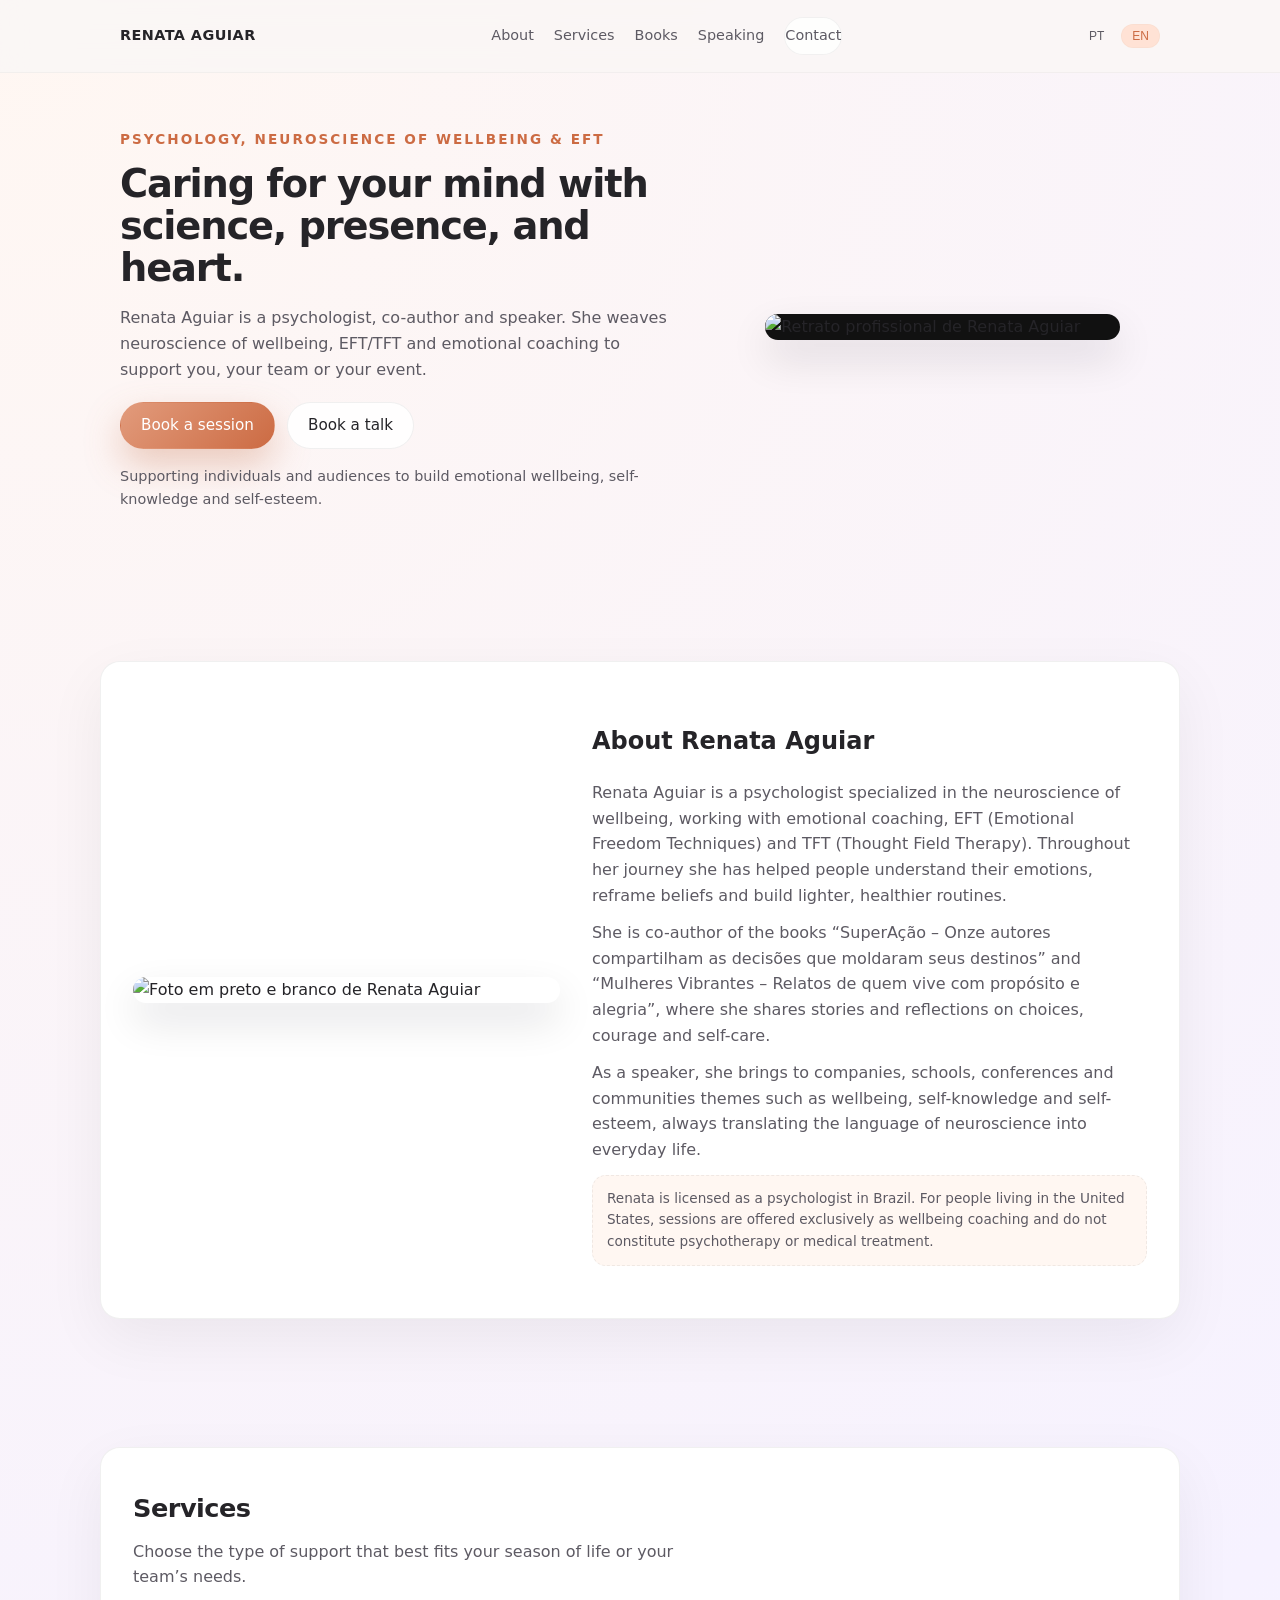
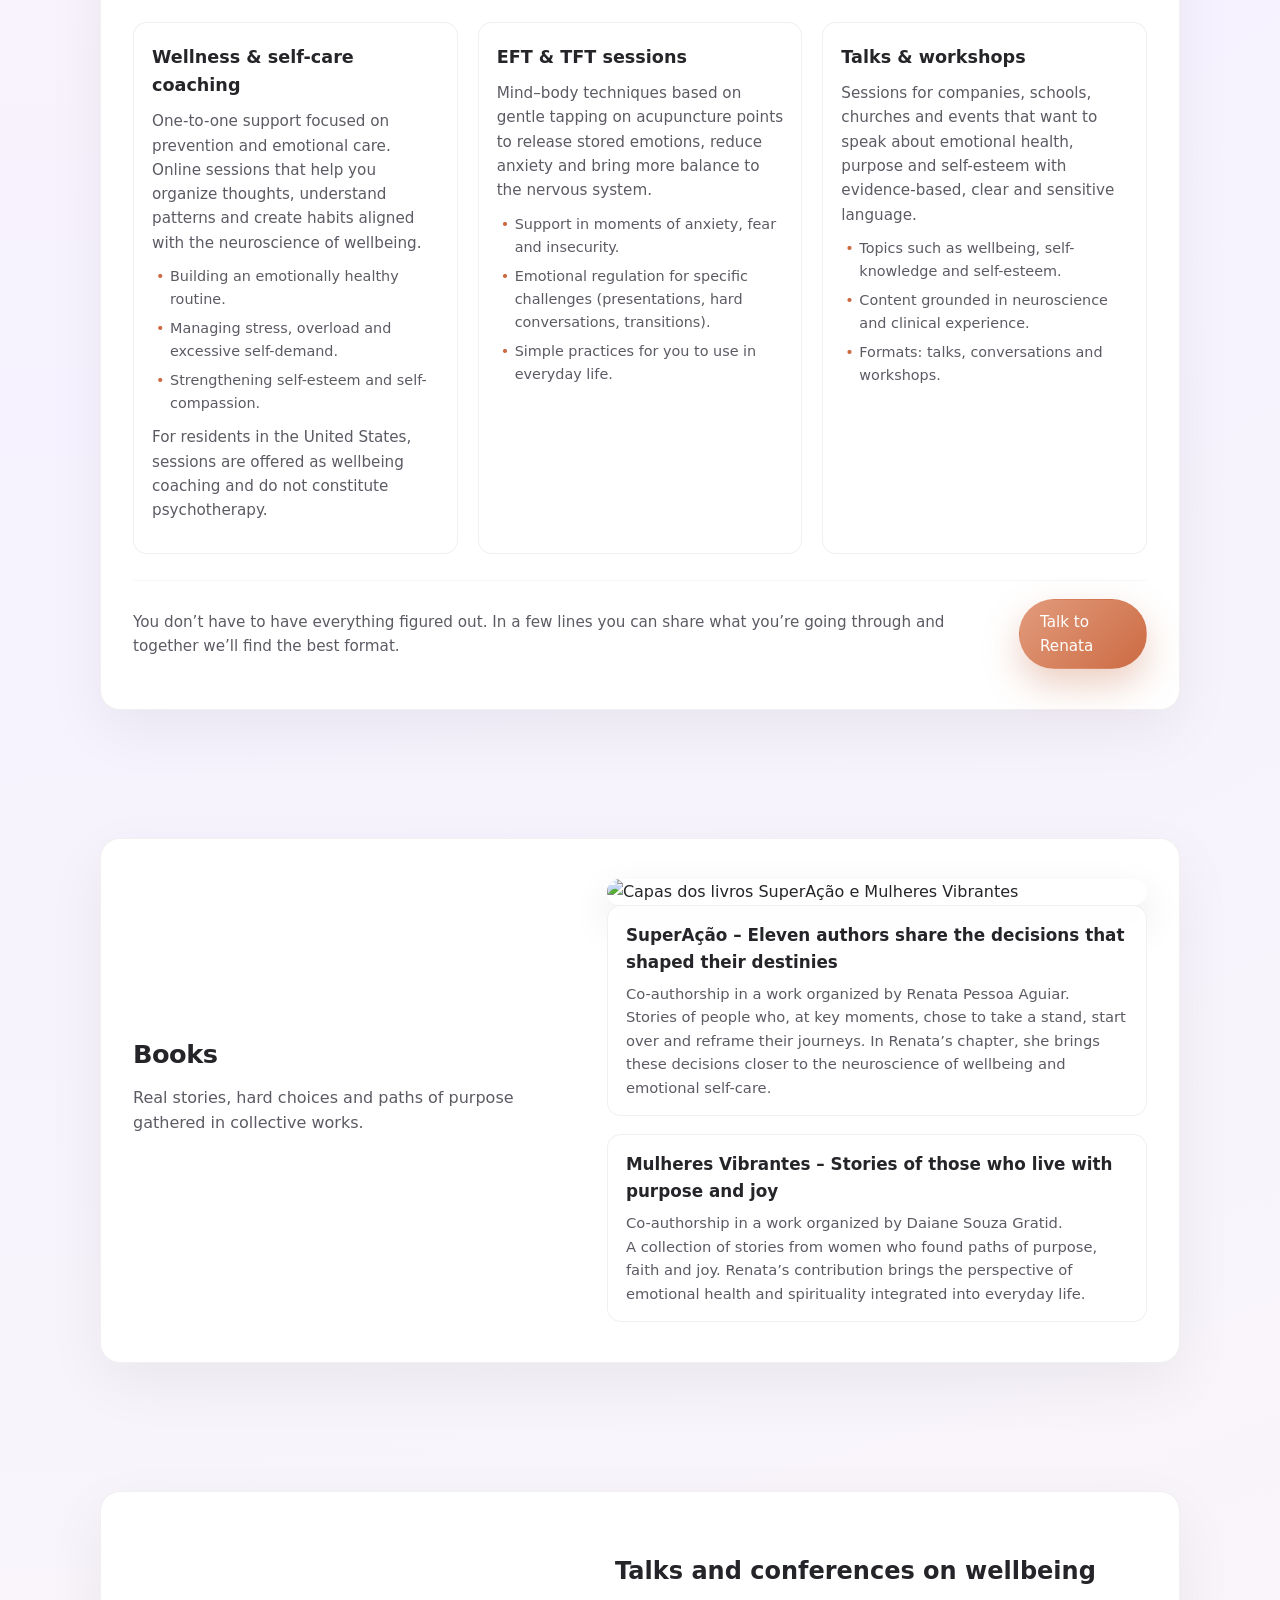
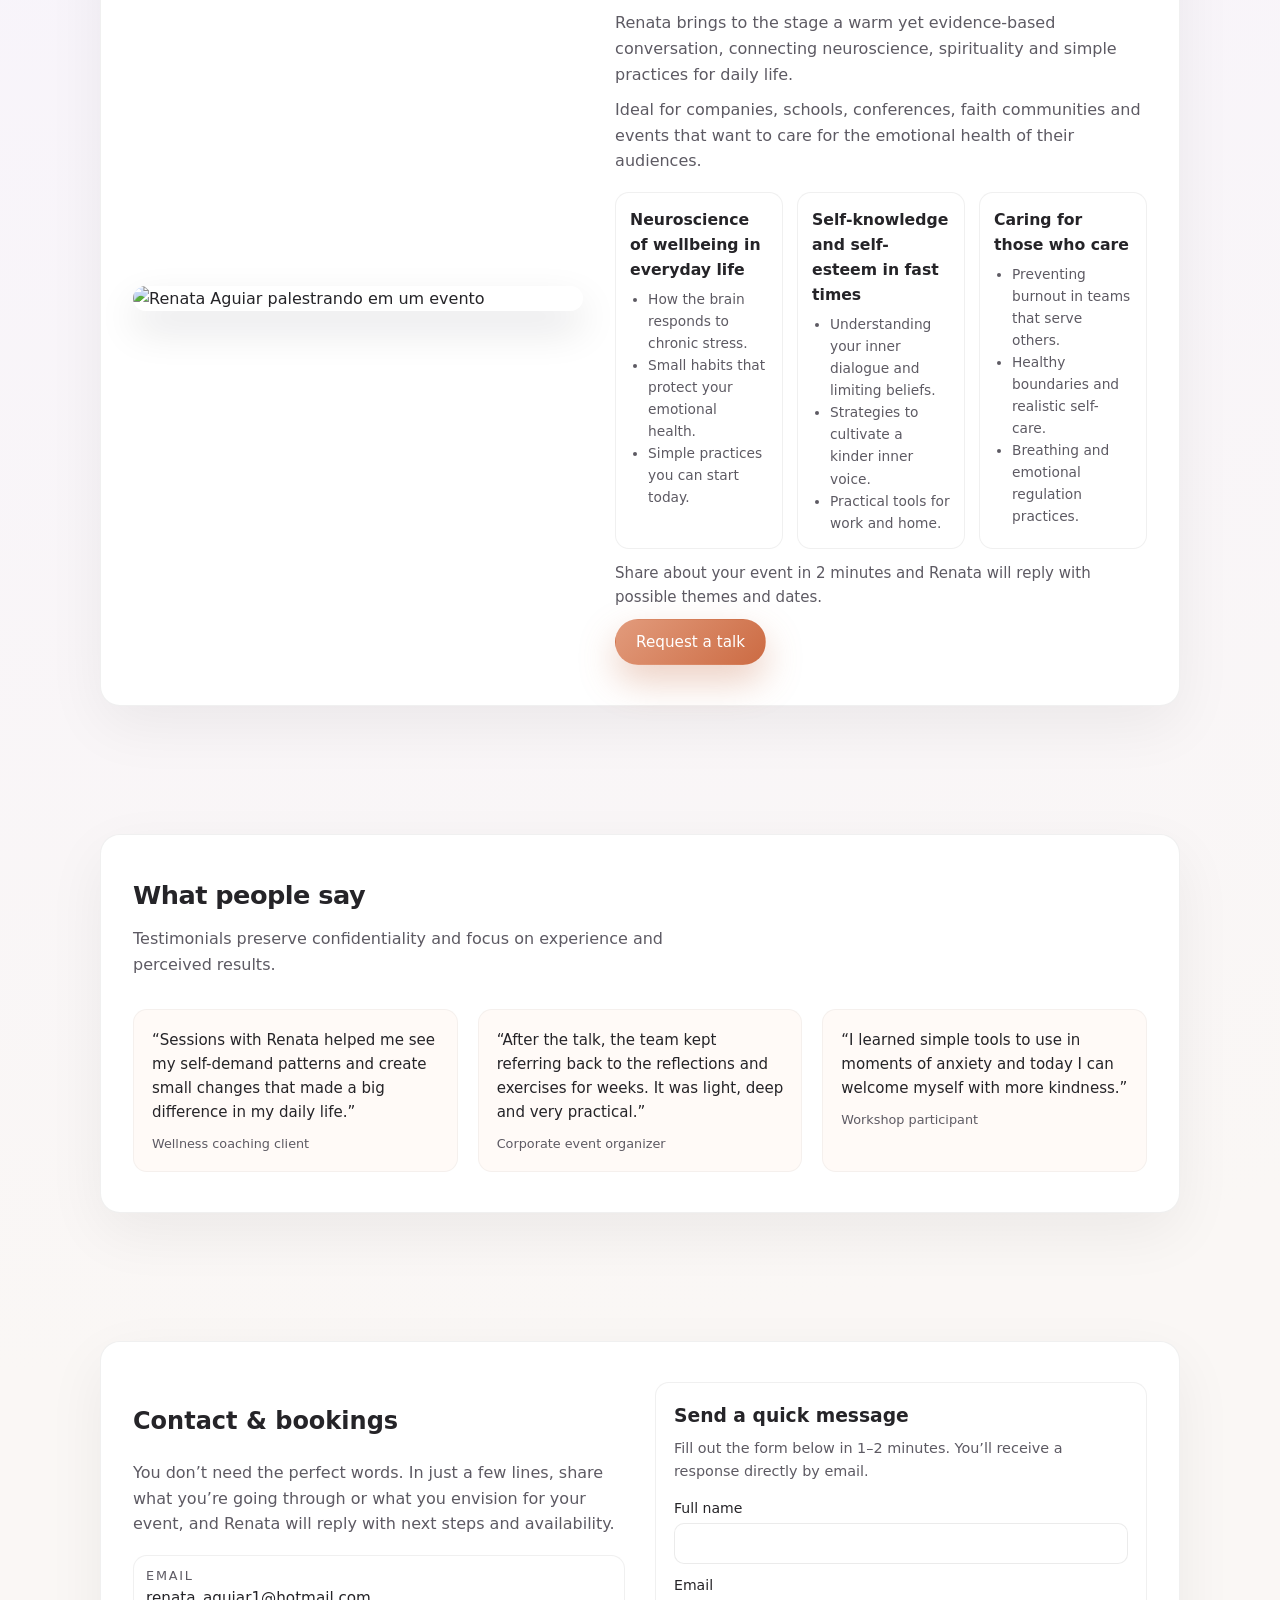
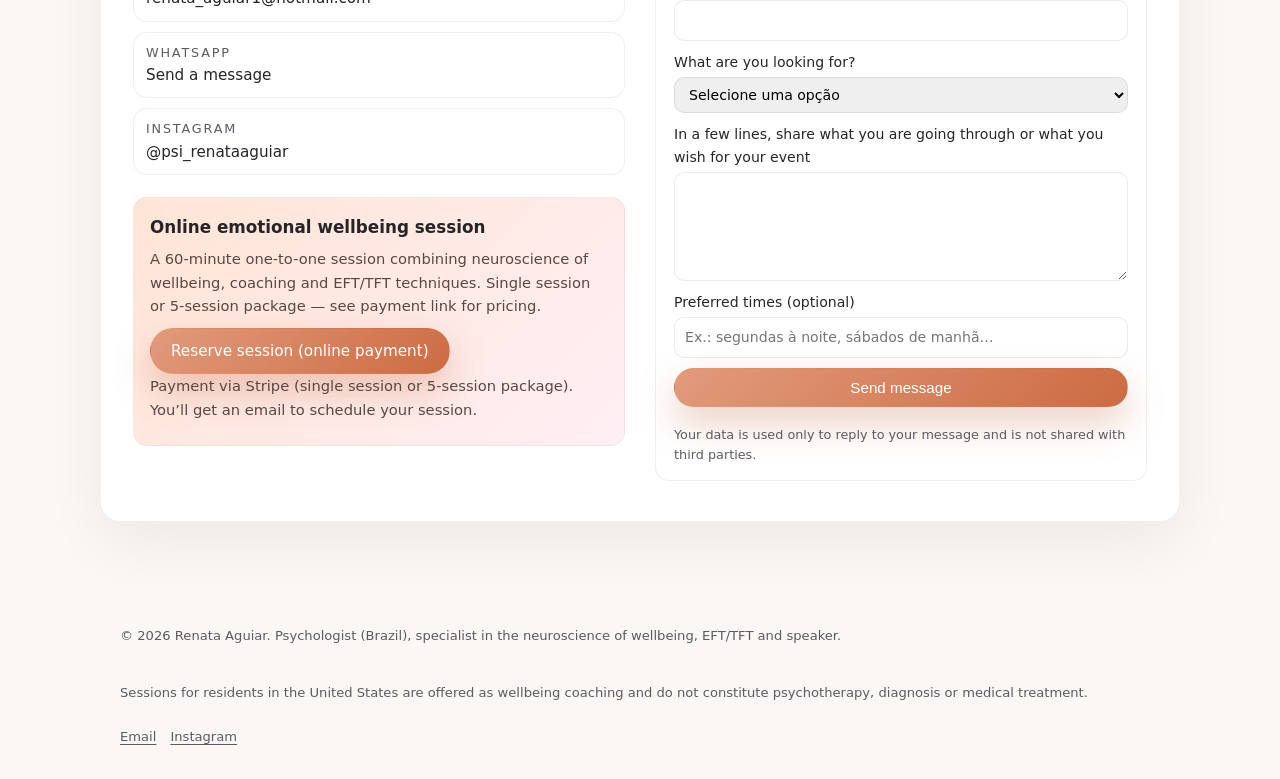
==== index.html @ e87108d3 "Add Renata Aguiar professional site: bilingual PT/EN, services, books, speaking, contact & Stripe/Fo" ====
<!DOCTYPE html>
<html lang="pt">
  <head>
    <meta charset="UTF-8" />
    <meta name="viewport" content="width=device-width, initial-scale=1" />
    <title>Renata Aguiar – Neurociência do Bem-Estar, EFT & Palestras</title>
    <meta
      name="description"
      content="Renata Aguiar é psicóloga com foco em neurociência do bem-estar, EFT/TFT e palestras sobre saúde emocional, autoconhecimento e autoestima."
    />
    <link rel="stylesheet" href="styles.css" />
  </head>
  <body>
    <header class="site-header">
      <div class="container header-inner">
        <a href="#hero" class="logo">Renata&nbsp;Aguiar</a>
        <nav class="main-nav" aria-label="Main navigation">
          <a href="#about" data-i18n-key="nav-about">Sobre</a>
          <a href="#services" data-i18n-key="nav-services">Serviços</a>
          <a href="#books" data-i18n-key="nav-books">Livros</a>
          <a href="#speaking" data-i18n-key="nav-speaking">Palestras</a>
          <a href="#contact" data-i18n-key="nav-contact" class="nav-cta"
            >Contato</a
          >
        </nav>
        <div class="header-actions">
          <button
            class="lang-toggle"
            type="button"
            data-lang="pt"
            aria-label="Mudar idioma para English"
          >
            PT
          </button>
          <button
            class="lang-toggle"
            type="button"
            data-lang="en"
            aria-label="Switch language to Portuguese"
          >
            EN
          </button>
        </div>
      </div>
    </header>

    <main>
      <!-- Hero -->
      <section id="hero" class="hero">
        <div class="container hero-inner">
          <div class="hero-copy">
            <p class="hero-kicker" data-i18n-key="hero-kicker">
              Psicologia, neurociência do bem-estar & EFT
            </p>
            <h1 data-i18n-key="hero-title">
              Cuidando da sua mente com ciência, presença e coração.
            </h1>
            <p class="hero-subtitle" data-i18n-key="hero-subtitle">
              Renata Aguiar é psicóloga, coautora de livros e palestrante.
              Une neurociência do bem-estar, EFT/TFT e coaching emocional para
              apoiar você, sua equipe ou o seu evento.
            </p>
            <div class="hero-ctas">
              <a
                href="#contact"
                class="btn primary"
                data-i18n-key="hero-primary-cta"
                >Agendar sessão</a
              >
              <a
                href="#speaking"
                class="btn ghost"
                data-i18n-key="hero-secondary-cta"
                >Contratar palestra</a
              >
            </div>
            <p class="hero-social-proof" data-i18n-key="hero-proof">
              Acompanhando pessoas e públicos na construção de bem-estar
              emocional, autoconhecimento e autoestima.
            </p>
          </div>
          <div class="hero-media">
            <figure class="hero-photo">
              <img
                src="assets/WhatsApp_Image_2026-03-11_at_12.14.22-6a00f18c-7a0d-4046-a2a8-50d337fda19d.png"
                alt="Retrato profissional de Renata Aguiar"
              />
            </figure>
          </div>
        </div>
      </section>

      <!-- About -->
      <section id="about" class="section about">
        <div class="container section-inner about-inner">
          <div class="about-media">
            <figure>
              <img
                src="assets/WhatsApp_Image_2026-03-11_at_12.11.25-fd3f0747-0765-4c3a-9956-cd3a38ffa7a9.png"
                alt="Foto em preto e branco de Renata Aguiar"
              />
            </figure>
          </div>
          <div class="about-copy">
            <h2 data-i18n-key="about-title">Sobre Renata Aguiar</h2>
            <p data-i18n-key="about-body-1">
              Renata Aguiar é psicóloga com especialização em neurociência do
              bem-estar e atuação em coaching emocional, EFT (Emotional Freedom
              Techniques) e TFT (Thought Field Therapy). Ao longo da sua
              trajetória, tem ajudado pessoas a compreenderem suas emoções,
              ressignificarem crenças e construírem rotinas mais leves e
              saudáveis.
            </p>
            <p data-i18n-key="about-body-2">
              É coautora dos livros <strong>“SuperAção – Onze autores
              compartilham as decisões que moldaram seus destinos”</strong> e
              <strong>“Mulheres Vibrantes – Relatos de quem vive com propósito
              e alegria”</strong>, onde compartilha histórias e reflexões sobre
              escolhas, coragem e autocuidado.
            </p>
            <p data-i18n-key="about-body-3">
              Como palestrante, leva para empresas, escolas, conferências e
              comunidades temas como bem-estar, autoconhecimento e autoestima,
              sempre traduzindo a linguagem da neurociência para o dia a dia.
            </p>
            <p class="about-disclaimer" data-i18n-key="about-disclaimer">
              Renata está registrada como psicóloga no Brasil. Para pessoas
              residentes nos Estados Unidos, os atendimentos são oferecidos
              exclusivamente como coaching e orientação em bem-estar, e não se
              configuram como psicoterapia ou tratamento médico.
            </p>
          </div>
        </div>
      </section>

      <!-- Services -->
      <section id="services" class="section services">
        <div class="container section-inner">
          <header class="section-header">
            <h2 data-i18n-key="services-title">Serviços</h2>
            <p data-i18n-key="services-intro">
              Escolha a forma de apoio que melhor se encaixa na sua fase de
              vida ou na necessidade da sua equipe.
            </p>
          </header>

          <div class="cards-grid">
            <article class="card">
              <h3 data-i18n-key="service-coaching-title">
                Coaching em bem-estar &amp; autocuidado
              </h3>
              <p data-i18n-key="service-coaching-body">
                Acompanhamento individual focado em prevenção e cuidado
                emocional. Sessões online que ajudam você a organizar pensamentos,
                compreender padrões e criar hábitos alinhados à neurociência do
                bem-estar.
              </p>
              <ul class="card-list">
                <li data-i18n-key="service-coaching-item-1">
                  Construção de rotina emocionalmente saudável.
                </li>
                <li data-i18n-key="service-coaching-item-2">
                  Manejo de estresse, sobrecarga e autocobrança.
                </li>
                <li data-i18n-key="service-coaching-item-3">
                  Fortalecimento de autoestima e autocompaixão.
                </li>
              </ul>
              <p class="card-note" data-i18n-key="service-coaching-note">
                Para residentes nos EUA, as sessões são oferecidas como
                <strong>coaching em bem-estar</strong>, não como psicoterapia.
              </p>
            </article>

            <article class="card">
              <h3 data-i18n-key="service-eft-title">
                Sessões de EFT &amp; TFT
              </h3>
              <p data-i18n-key="service-eft-body">
                Técnicas mente–corpo baseadas em toques suaves em pontos de
                acupuntura (tapping) para liberar emoções acumuladas, reduzir
                ansiedade e trazer mais equilíbrio ao sistema nervoso.
              </p>
              <ul class="card-list">
                <li data-i18n-key="service-eft-item-1">
                  Apoio em momentos de ansiedade, medo e insegurança.
                </li>
                <li data-i18n-key="service-eft-item-2">
                  Regulagem emocional para desafios específicos (apresentações,
                  conversas difíceis, mudanças).
                </li>
                <li data-i18n-key="service-eft-item-3">
                  Práticas simples para você aplicar no dia a dia.
                </li>
              </ul>
            </article>

            <article class="card">
              <h3 data-i18n-key="service-speaking-title">
                Palestras &amp; workshops
              </h3>
              <p data-i18n-key="service-speaking-body">
                Encontros para empresas, escolas, igrejas e eventos que
                desejam conversar sobre saúde emocional, propósito e autoestima
                com base em evidências, linguagem clara e sensibilidade humana.
              </p>
              <ul class="card-list">
                <li data-i18n-key="service-speaking-item-1">
                  Temas como bem-estar, autoconhecimento e autoestima.
                </li>
                <li data-i18n-key="service-speaking-item-2">
                  Conteúdo baseado em neurociência e experiência clínica.
                </li>
                <li data-i18n-key="service-speaking-item-3">
                  Formatos: palestras, rodas de conversa e workshops.
                </li>
              </ul>
            </article>
          </div>

          <div class="section-cta-row">
            <p data-i18n-key="services-cta-text">
              Não precisa ter tudo claro agora. Em poucas linhas você pode
              contar o que está vivendo e juntos encontraremos o formato ideal.
            </p>
            <a
              href="#contact"
              class="btn primary"
              data-i18n-key="services-cta-button"
              >Falar com a Renata</a
            >
          </div>
        </div>
      </section>

      <!-- Books -->
      <section id="books" class="section books">
        <div class="container section-inner books-inner">
          <header class="section-header">
            <h2 data-i18n-key="books-title">Livros</h2>
            <p data-i18n-key="books-intro">
              Histórias reais, escolhas difíceis e caminhos de propósito,
              reunidos em obras coletivas.
            </p>
          </header>

          <div class="books-layout">
            <div class="books-media">
              <figure>
                <img
                  src="assets/WhatsApp_Image_2026-03-11_at_12.14.19-55b8c52e-29c3-406a-a96c-57f477dc82d0.png"
                  alt="Capas dos livros SuperAção e Mulheres Vibrantes"
                />
              </figure>
            </div>
            <div class="books-list">
              <article class="book-card">
                <h3 data-i18n-key="book-superacao-title">
                  SuperAção – Onze autores compartilham as decisões que
                  moldaram seus destinos
                </h3>
                <p class="book-meta" data-i18n-key="book-superacao-meta">
                  Coautoria em obra organizada por Renata Pessoa Aguiar.
                </p>
                <p data-i18n-key="book-superacao-body">
                  Histórias de pessoas que, em momentos-chave, escolheram se
                  posicionar, recomeçar e ressignificar suas trajetórias. No
                  capítulo de Renata, ela aproxima essas decisões da
                  neurociência do bem-estar e do autocuidado emocional.
                </p>
              </article>

              <article class="book-card">
                <h3 data-i18n-key="book-mulheres-title">
                  Mulheres Vibrantes – Relatos de quem vive com propósito e
                  alegria
                </h3>
                <p class="book-meta" data-i18n-key="book-mulheres-meta">
                  Coautoria em obra organizada por Daiane Souza Gratid.
                </p>
                <p data-i18n-key="book-mulheres-body">
                  Uma coletânea de relatos de mulheres que encontraram caminhos
                  de propósito, fé e alegria. A participação de Renata traz a
                  perspectiva da saúde emocional e da espiritualidade integrada
                  ao dia a dia.
                </p>
              </article>
            </div>
          </div>
        </div>
      </section>

      <!-- Speaking -->
      <section id="speaking" class="section speaking">
        <div class="container section-inner speaking-inner">
          <div class="speaking-media">
            <figure>
              <img
                src="assets/WhatsApp_Image_2026-03-11_at_12.14.19__1_-7b561f25-86e2-442b-b9af-0f37d690d7cc.png"
                alt="Renata Aguiar palestrando em um evento"
              />
            </figure>
          </div>
          <div class="speaking-copy">
            <h2 data-i18n-key="speaking-title">
              Palestras e conferências sobre bem-estar
            </h2>
            <p data-i18n-key="speaking-body-1">
              Renata leva para o palco uma conversa acolhedora e ao mesmo tempo
              baseada em evidências, conectando neurociência, espiritualidade e
              práticas simples para o dia a dia.
            </p>
            <p data-i18n-key="speaking-body-2">
              Ideal para empresas, escolas, conferências, comunidades de fé e
              eventos que desejam cuidar da saúde emocional de seus públicos.
            </p>

            <div class="talks-grid">
              <article class="talk-card">
                <h3 data-i18n-key="talk-1-title">
                  Neurociência do bem-estar no dia a dia
                </h3>
                <ul>
                  <li data-i18n-key="talk-1-item-1">
                    Como o cérebro reage ao estresse crônico.
                  </li>
                  <li data-i18n-key="talk-1-item-2">
                    Pequenos hábitos que protegem sua saúde emocional.
                  </li>
                  <li data-i18n-key="talk-1-item-3">
                    Práticas simples para começar ainda hoje.
                  </li>
                </ul>
              </article>

              <article class="talk-card">
                <h3 data-i18n-key="talk-2-title">
                  Autoconhecimento e autoestima em tempos acelerados
                </h3>
                <ul>
                  <li data-i18n-key="talk-2-item-1">
                    Entendendo o diálogo interno e as crenças limitantes.
                  </li>
                  <li data-i18n-key="talk-2-item-2">
                    Estratégias para cultivar uma voz interna mais gentil.
                  </li>
                  <li data-i18n-key="talk-2-item-3">
                    Ferramentas práticas para o trabalho e para casa.
                  </li>
                </ul>
              </article>

              <article class="talk-card">
                <h3 data-i18n-key="talk-3-title">
                  Cuidando de quem cuida
                </h3>
                <ul>
                  <li data-i18n-key="talk-3-item-1">
                    Prevenção de esgotamento em equipes que servem.
                  </li>
                  <li data-i18n-key="talk-3-item-2">
                    Limites saudáveis e autocuidado possível.
                  </li>
                  <li data-i18n-key="talk-3-item-3">
                    Práticas de respiro e regulação emocional.
                  </li>
                </ul>
              </article>
            </div>

            <p class="speaking-prompt" data-i18n-key="speaking-prompt">
              Conte sobre o seu evento em 2 minutos e Renata responde com
              possibilidades de tema e datas.
            </p>
            <a
              href="#contact"
              class="btn primary"
              data-i18n-key="speaking-cta"
              >Solicitar palestra</a
            >
          </div>
        </div>
      </section>

      <!-- Testimonials -->
      <section id="testimonials" class="section testimonials">
        <div class="container section-inner">
          <header class="section-header">
            <h2 data-i18n-key="testimonials-title">
              O que dizem sobre o trabalho
            </h2>
            <p data-i18n-key="testimonials-intro">
              Depoimentos preservam a confidencialidade e focam na experiência
              e nos resultados percebidos.
            </p>
          </header>

          <div class="cards-grid testimonials-grid">
            <figure class="testimonial">
              <blockquote data-i18n-key="testimonial-1">
                “As sessões com a Renata me ajudaram a enxergar meus padrões de
                autocobrança e a criar pequenas mudanças que fizeram muita
                diferença no meu dia a dia.”
              </blockquote>
              <figcaption data-i18n-key="testimonial-1-meta">
                Cliente de coaching em bem-estar
              </figcaption>
            </figure>

            <figure class="testimonial">
              <blockquote data-i18n-key="testimonial-2">
                “Depois da palestra, a equipe comentou por semanas sobre as
                reflexões e exercícios. Foi leve, profundo e muito prático.”
              </blockquote>
              <figcaption data-i18n-key="testimonial-2-meta">
                Organizadora de evento corporativo
              </figcaption>
            </figure>

            <figure class="testimonial">
              <blockquote data-i18n-key="testimonial-3">
                “Aprendi ferramentas simples para usar em momentos de ansiedade
                e hoje consigo me acolher com mais gentileza.”
              </blockquote>
              <figcaption data-i18n-key="testimonial-3-meta">
                Participante de workshop sobre autoestima
              </figcaption>
            </figure>
          </div>
        </div>
      </section>

      <!-- Contact & Booking -->
      <section id="contact" class="section contact">
        <div class="container section-inner contact-inner">
          <div class="contact-copy">
            <h2 data-i18n-key="contact-title">Contato &amp; agendamentos</h2>
            <p data-i18n-key="contact-body-1">
              Você não precisa ter o texto perfeito para escrever. Em poucas
              linhas, conte o que está vivendo ou o que deseja para o seu
              evento, e Renata responde com próximos passos e possibilidades de
              agenda.
            </p>

            <div class="contact-actions">
              <a
                href="mailto:renata_aguiar1@hotmail.com?subject=Sess%C3%A3o%20com%20Renata&body=Ol%C3%A1%20Renata%2C%0D%0A%0D%0AGostaria%20de%20agendar%20uma%20sess%C3%A3o.%20Meu%20nome%20%C3%A9...%0D%0A%0D%0AObrigada(o)!"
                class="contact-link"
              >
                <span class="contact-label" data-i18n-key="contact-email-label"
                  >E-mail</span
                >
                <span
                  class="contact-value"
                  data-i18n-key="contact-email-value"
                  >renata_aguiar1@hotmail.com</span
                >
              </a>

              <a
                href="https://wa.me/5534996864215"
                class="contact-link"
                target="_blank"
                rel="noopener noreferrer"
              >
                <span
                  class="contact-label"
                  data-i18n-key="contact-whatsapp-label"
                  >WhatsApp</span
                >
                <span
                  class="contact-value"
                  data-i18n-key="contact-whatsapp-value"
                  >Enviar mensagem</span
                >
              </a>

              <a
                href="https://www.instagram.com/psi_renataaguiar/"
                class="contact-link"
                target="_blank"
                rel="noopener noreferrer"
              >
                <span
                  class="contact-label"
                  data-i18n-key="contact-instagram-label"
                  >Instagram</span
                >
                <span
                  class="contact-value"
                  data-i18n-key="contact-instagram-value"
                  >@psi_renataaguiar</span
                >
              </a>
            </div>

            <div class="highlight-offer">
              <h3 data-i18n-key="offer-title">
                Sessão online de bem-estar emocional
              </h3>
              <p data-i18n-key="offer-body">
                Encontro individual de 60 minutos combinando neurociência do
                bem-estar, coaching e técnicas de EFT/TFT. 1 sessão ou pacote de
                5 sessões — valores no link de pagamento.
              </p>
              <a
                href="https://buy.stripe.com/dRmfZi5MAdVjbm4axg6c00x"
                class="btn primary"
                target="_blank"
                rel="noopener noreferrer"
                data-i18n-key="offer-cta"
                >Reservar sessão (pagamento online)</a
              >
              <p class="offer-note" data-i18n-key="offer-note">
                Pagamento via Stripe (1 sessão ou pacote 5 sessões). Após
                confirmar, você recebe um e-mail para combinar o horário.
              </p>
            </div>
          </div>

          <div class="contact-form-wrapper">
            <h3 data-i18n-key="form-title">Envie uma mensagem rápida</h3>
            <p class="form-intro" data-i18n-key="form-intro">
              Preencha o formulário abaixo em 1–2 minutos. Você receberá uma
              resposta diretamente por e-mail.
            </p>
            <form
              action="https://formspree.io/f/mwvrobwb"
              method="POST"
              class="contact-form"
            >
              <label>
                <span data-i18n-key="form-name-label">Nome completo</span>
                <input
                  type="text"
                  name="name"
                  required
                  autocomplete="name"
                />
              </label>
              <label>
                <span data-i18n-key="form-email-label">E-mail</span>
                <input
                  type="email"
                  name="email"
                  required
                  autocomplete="email"
                />
              </label>
              <label>
                <span data-i18n-key="form-topic-label"
                  >O que você procura?</span
                >
                <select name="topic" required>
                  <option value="" disabled selected hidden>
                    Selecione uma opção
                  </option>
                  <option value="coaching">
                    Coaching em bem-estar / acompanhamento individual
                  </option>
                  <option value="eft-tft">Sessões de EFT/TFT</option>
                  <option value="speaking">Palestra ou workshop</option>
                  <option value="other">Outro</option>
                </select>
              </label>
              <label>
                <span data-i18n-key="form-message-label"
                  >Conte em poucas linhas o que você está vivendo ou o que
                  deseja para o seu evento</span
                >
                <textarea
                  name="message"
                  rows="4"
                  required
                ></textarea>
              </label>
              <label>
                <span data-i18n-key="form-preferred-times-label"
                  >Horários preferidos (opcional)</span
                >
                <input
                  type="text"
                  name="preferred_times"
                  placeholder="Ex.: segundas à noite, sábados de manhã…"
                />
              </label>

              <button type="submit" class="btn primary" data-i18n-key="form-submit">
                Enviar mensagem
              </button>
              <p class="form-footnote" data-i18n-key="form-footnote">
                Seus dados são usados apenas para retorno de contato e não são
                compartilhados com terceiros.
              </p>
            </form>
          </div>
        </div>
      </section>
    </main>

    <footer class="site-footer">
      <div class="container footer-inner">
        <p data-i18n-key="footer-credits">
          © <span id="current-year"></span> Renata Aguiar. Psicóloga (Brasil),
          especialista em neurociência do bem-estar, EFT/TFT e palestrante.
        </p>
        <p class="footer-disclaimer" data-i18n-key="footer-disclaimer">
          Atendimentos para residentes nos Estados Unidos são oferecidos como
          coaching em bem-estar e não configuram psicoterapia, diagnóstico ou
          tratamento médico.
        </p>
        <div class="footer-links">
          <a
            href="mailto:renata_aguiar1@hotmail.com"
            data-i18n-key="footer-email-link"
            >E-mail</a
          >
          <a
            href="https://www.instagram.com/psi_renataaguiar/"
            target="_blank"
            rel="noopener noreferrer"
            >Instagram</a
          >
        </div>
      </div>
    </footer>

    <script src="main.js"></script>
  </body>
</html>
---- styles.css ----
:root {
  --bg: #faf7f5;
  --bg-alt: #ffffff;
  --accent: #e29b7c;
  --accent-soft: #ffe2d5;
  --accent-strong: #cc6b43;
  --text-main: #252428;
  --text-muted: #5d5a63;
  --border-subtle: rgba(0, 0, 0, 0.06);
  --shadow-soft: 0 18px 40px rgba(15, 14, 23, 0.12);
  --radius-lg: 20px;
  --radius-md: 14px;
  --radius-pill: 999px;
  --header-height: 72px;
  --container-width: 1080px;
}

*,
*::before,
*::after {
  box-sizing: border-box;
}

html {
  scroll-behavior: smooth;
}

body {
  margin: 0;
  font-family: system-ui, -apple-system, BlinkMacSystemFont, "SF Pro Text",
    "Segoe UI", sans-serif;
  background: radial-gradient(circle at top left, #fff7f2 0, #f6f2ff 35%, #faf7f5 80%);
  color: var(--text-main);
  line-height: 1.6;
}

img {
  max-width: 100%;
  display: block;
}

a {
  color: inherit;
  text-decoration: none;
}

.container {
  width: 100%;
  max-width: var(--container-width);
  margin: 0 auto;
  padding: 0 20px;
}

.site-header {
  position: sticky;
  top: 0;
  z-index: 40;
  backdrop-filter: blur(12px);
  background: rgba(250, 247, 245, 0.9);
  border-bottom: 1px solid rgba(0, 0, 0, 0.03);
}

.header-inner {
  display: flex;
  align-items: center;
  justify-content: space-between;
  height: var(--header-height);
  gap: 24px;
}

.logo {
  font-weight: 650;
  letter-spacing: 0.03em;
  text-transform: uppercase;
  font-size: 0.9rem;
}

.main-nav {
  display: flex;
  align-items: center;
  gap: 20px;
  font-size: 0.9rem;
  color: var(--text-muted);
}

.main-nav a {
  padding: 6px 0;
  position: relative;
}

.main-nav a::after {
  content: "";
  position: absolute;
  left: 0;
  bottom: -4px;
  width: 0;
  height: 2px;
  border-radius: 999px;
  background: linear-gradient(90deg, var(--accent), var(--accent-strong));
  transition: width 0.2s ease-out;
}

.main-nav a:hover::after,
.main-nav a:focus-visible::after {
  width: 100%;
}

.nav-cta {
  padding: 6px 14px;
  border-radius: var(--radius-pill);
  border: 1px solid rgba(0, 0, 0, 0.05);
  background: rgba(255, 255, 255, 0.8);
}

.header-actions {
  display: flex;
  align-items: center;
  gap: 6px;
}

.lang-toggle {
  border-radius: var(--radius-pill);
  border: 1px solid transparent;
  background: transparent;
  font-size: 0.75rem;
  padding: 4px 10px;
  cursor: pointer;
  color: var(--text-muted);
}

.lang-toggle.is-active {
  background: var(--accent-soft);
  border-color: rgba(0, 0, 0, 0.02);
  color: var(--accent-strong);
}

.hero {
  padding: 56px 0 72px;
}

.hero-inner {
  display: grid;
  grid-template-columns: minmax(0, 1.3fr) minmax(0, 1fr);
  gap: 40px;
  align-items: center;
}

.hero-kicker {
  font-size: 0.85rem;
  letter-spacing: 0.15em;
  text-transform: uppercase;
  color: var(--accent-strong);
  font-weight: 650;
  margin: 0 0 12px;
}

.hero h1 {
  font-size: clamp(2.1rem, 3vw, 2.8rem);
  line-height: 1.1;
  letter-spacing: -0.03em;
  margin: 0 0 16px;
}

.hero-subtitle {
  margin: 0 0 20px;
  color: var(--text-muted);
  max-width: 35rem;
}

.hero-ctas {
  display: flex;
  flex-wrap: wrap;
  gap: 12px;
  margin-bottom: 16px;
}

.btn {
  display: inline-flex;
  align-items: center;
  justify-content: center;
  font-size: 0.95rem;
  padding: 10px 20px;
  border-radius: var(--radius-pill);
  border: 1px solid transparent;
  cursor: pointer;
  transition: transform 0.13s ease-out, box-shadow 0.13s ease-out,
    background 0.13s ease-out, border-color 0.13s ease-out;
  text-decoration: none;
}

.btn.primary {
  background: linear-gradient(135deg, var(--accent), var(--accent-strong));
  color: #fff;
  box-shadow: 0 16px 36px rgba(200, 118, 79, 0.35);
}

.btn.ghost {
  background: rgba(255, 255, 255, 0.9);
  color: var(--text-main);
  border-color: rgba(0, 0, 0, 0.06);
}

.btn:hover,
.btn:focus-visible {
  transform: translateY(-1px);
  box-shadow: 0 18px 40px rgba(20, 16, 30, 0.18);
}

.hero-social-proof {
  font-size: 0.9rem;
  color: var(--text-muted);
}

.hero-photo {
  border-radius: 26px;
  overflow: hidden;
  box-shadow: var(--shadow-soft);
  background: #111;
}

.hero-photo img {
  width: 100%;
  height: 100%;
  object-fit: cover;
}

.section {
  padding: 64px 0;
}

.section-inner {
  background: var(--bg-alt);
  border-radius: var(--radius-lg);
  padding: 40px 32px;
  box-shadow: 0 20px 60px rgba(15, 13, 25, 0.06);
  border: 1px solid var(--border-subtle);
}

.section-header {
  max-width: 36rem;
  margin-bottom: 32px;
}

.section-header h2 {
  margin: 0 0 10px;
  font-size: 1.6rem;
  letter-spacing: -0.02em;
}

.section-header p {
  margin: 0;
  color: var(--text-muted);
}

.about-inner {
  display: grid;
  grid-template-columns: minmax(0, 1fr) minmax(0, 1.3fr);
  gap: 32px;
  align-items: center;
}

.about-media figure {
  margin: 0;
  border-radius: 22px;
  overflow: hidden;
  box-shadow: var(--shadow-soft);
}

.about-copy p {
  margin: 0 0 12px;
  color: var(--text-muted);
}

.about-disclaimer {
  margin-top: 18px;
  font-size: 0.85rem;
  color: var(--text-muted);
  padding: 12px 14px;
  border-radius: var(--radius-md);
  background: #fff7f2;
  border: 1px dashed rgba(0, 0, 0, 0.06);
}

.cards-grid {
  display: grid;
  grid-template-columns: repeat(3, minmax(0, 1fr));
  gap: 20px;
}

.card {
  padding: 20px 18px;
  border-radius: var(--radius-md);
  background: #ffffff;
  border: 1px solid var(--border-subtle);
}

.card h3 {
  margin: 0 0 10px;
  font-size: 1.1rem;
}

.card p {
  margin: 0 0 10px;
  font-size: 0.95rem;
  color: var(--text-muted);
}

.card-list {
  list-style: none;
  padding: 0;
  margin: 0 0 10px;
  font-size: 0.9rem;
  color: var(--text-muted);
}

.card-list li {
  padding-left: 18px;
  position: relative;
  margin-bottom: 6px;
}

.card-list li::before {
  content: "•";
  position: absolute;
  left: 4px;
  color: var(--accent-strong);
}

.card-note {
  font-size: 0.8rem;
}

.section-cta-row {
  margin-top: 26px;
  padding-top: 18px;
  border-top: 1px solid rgba(0, 0, 0, 0.03);
  display: flex;
  align-items: center;
  justify-content: space-between;
  gap: 18px;
  font-size: 0.95rem;
}

.section-cta-row p {
  margin: 0;
  color: var(--text-muted);
}

.books-inner {
  display: grid;
  grid-template-columns: minmax(0, 0.9fr) minmax(0, 1.1fr);
  gap: 32px;
  align-items: center;
}

.books-media figure {
  margin: 0;
  border-radius: var(--radius-lg);
  overflow: hidden;
  box-shadow: var(--shadow-soft);
}

.books-list {
  display: flex;
  flex-direction: column;
  gap: 18px;
}

.book-card {
  padding: 16px 18px;
  border-radius: var(--radius-md);
  border: 1px solid var(--border-subtle);
  background: rgba(255, 255, 255, 0.9);
}

.book-card h3 {
  margin: 0 0 6px;
  font-size: 1.05rem;
}

.book-meta {
  margin: 0 0 8px;
  font-size: 0.85rem;
  color: var(--accent-strong);
}

.book-card p {
  margin: 0;
  font-size: 0.92rem;
  color: var(--text-muted);
}

.speaking-inner {
  display: grid;
  grid-template-columns: minmax(0, 1.1fr) minmax(0, 1.3fr);
  gap: 32px;
  align-items: center;
}

.speaking-media figure {
  margin: 0;
  border-radius: var(--radius-lg);
  overflow: hidden;
  box-shadow: var(--shadow-soft);
}

.speaking-copy p {
  margin: 0 0 10px;
  color: var(--text-muted);
}

.talks-grid {
  display: grid;
  grid-template-columns: repeat(3, minmax(0, 1fr));
  gap: 14px;
  margin: 18px 0 12px;
}

.talk-card {
  padding: 14px 14px;
  border-radius: var(--radius-md);
  border: 1px solid var(--border-subtle);
  background: #ffffff;
}

.talk-card h3 {
  margin: 0 0 6px;
  font-size: 0.98rem;
}

.talk-card ul {
  margin: 0;
  padding-left: 18px;
  font-size: 0.86rem;
  color: var(--text-muted);
}

.speaking-prompt {
  margin-top: 8px;
  font-size: 0.94rem;
  color: var(--text-muted);
}

.testimonials-grid {
  grid-template-columns: repeat(3, minmax(0, 1fr));
}

.testimonial {
  margin: 0;
  padding: 18px 18px 16px;
  border-radius: var(--radius-md);
  background: #fffaf7;
  border: 1px solid rgba(0, 0, 0, 0.04);
}

.testimonial blockquote {
  margin: 0 0 10px;
  font-size: 0.94rem;
}

.testimonial figcaption {
  font-size: 0.8rem;
  color: var(--text-muted);
}

.contact-inner {
  display: grid;
  grid-template-columns: minmax(0, 1.1fr) minmax(0, 1.1fr);
  gap: 30px;
  align-items: flex-start;
}

.contact-copy p {
  margin: 0 0 12px;
  color: var(--text-muted);
}

.contact-actions {
  margin: 18px 0 22px;
  display: flex;
  flex-direction: column;
  gap: 10px;
}

.contact-link {
  padding: 10px 12px;
  border-radius: var(--radius-md);
  border: 1px solid var(--border-subtle);
  background: #ffffff;
  display: flex;
  flex-direction: column;
}

.contact-label {
  font-size: 0.8rem;
  text-transform: uppercase;
  letter-spacing: 0.14em;
  color: var(--text-muted);
}

.contact-value {
  font-size: 0.95rem;
}

.highlight-offer {
  margin-top: 6px;
  padding: 16px 16px 14px;
  border-radius: var(--radius-md);
  background: linear-gradient(135deg, #ffe5d6, #ffeef4);
  border: 1px solid rgba(0, 0, 0, 0.03);
}

.highlight-offer h3 {
  margin: 0 0 6px;
  font-size: 1.05rem;
}

.highlight-offer p {
  margin: 0 0 10px;
  font-size: 0.92rem;
  color: #5a4742;
}

.offer-note {
  font-size: 0.8rem;
  color: #5a4742;
}

.contact-form-wrapper {
  padding: 18px 18px 14px;
  border-radius: var(--radius-md);
  background: #ffffff;
  border: 1px solid var(--border-subtle);
}

.contact-form-wrapper h3 {
  margin: 0 0 6px;
}

.form-intro {
  margin: 0 0 14px;
  font-size: 0.9rem;
  color: var(--text-muted);
}

.contact-form {
  display: flex;
  flex-direction: column;
  gap: 10px;
}

.contact-form label {
  display: flex;
  flex-direction: column;
  gap: 4px;
  font-size: 0.88rem;
}

.contact-form input,
.contact-form select,
.contact-form textarea {
  border-radius: 10px;
  border: 1px solid rgba(0, 0, 0, 0.08);
  padding: 8px 10px;
  font: inherit;
  resize: vertical;
}

.contact-form input:focus-visible,
.contact-form select:focus-visible,
.contact-form textarea:focus-visible {
  outline: 2px solid var(--accent-soft);
  border-color: var(--accent-strong);
}

.form-footnote {
  margin: 8px 0 0;
  font-size: 0.8rem;
  color: var(--text-muted);
}

.site-footer {
  padding: 26px 0 32px;
  color: var(--text-muted);
  font-size: 0.82rem;
}

.footer-inner {
  display: flex;
  flex-direction: column;
  gap: 10px;
  align-items: flex-start;
}

.footer-links {
  display: flex;
  gap: 14px;
}

.footer-links a {
  text-decoration: underline;
  text-decoration-thickness: 1px;
  text-underline-offset: 3px;
}

@media (max-width: 960px) {
  .hero-inner,
  .about-inner,
  .books-inner,
  .speaking-inner,
  .contact-inner {
    grid-template-columns: minmax(0, 1fr);
  }

  .hero {
    padding-top: 40px;
  }

  .hero-photo {
    max-width: 340px;
    margin: 0 auto;
  }

  .section-inner {
    padding: 28px 22px;
  }
}

@media (max-width: 820px) {
  .main-nav {
    display: none;
  }

  .header-inner {
    justify-content: space-between;
  }

  .cards-grid,
  .testimonials-grid {
    grid-template-columns: minmax(0, 1fr);
  }

  .talks-grid {
    grid-template-columns: repeat(2, minmax(0, 1fr));
  }
}

@media (max-width: 640px) {
  body {
    font-size: 0.97rem;
  }

  .section {
    padding: 44px 0;
  }

  .talks-grid {
    grid-template-columns: minmax(0, 1fr);
  }

  .section-cta-row {
    flex-direction: column;
    align-items: flex-start;
  }

  .contact-inner {
    gap: 22px;
  }
}
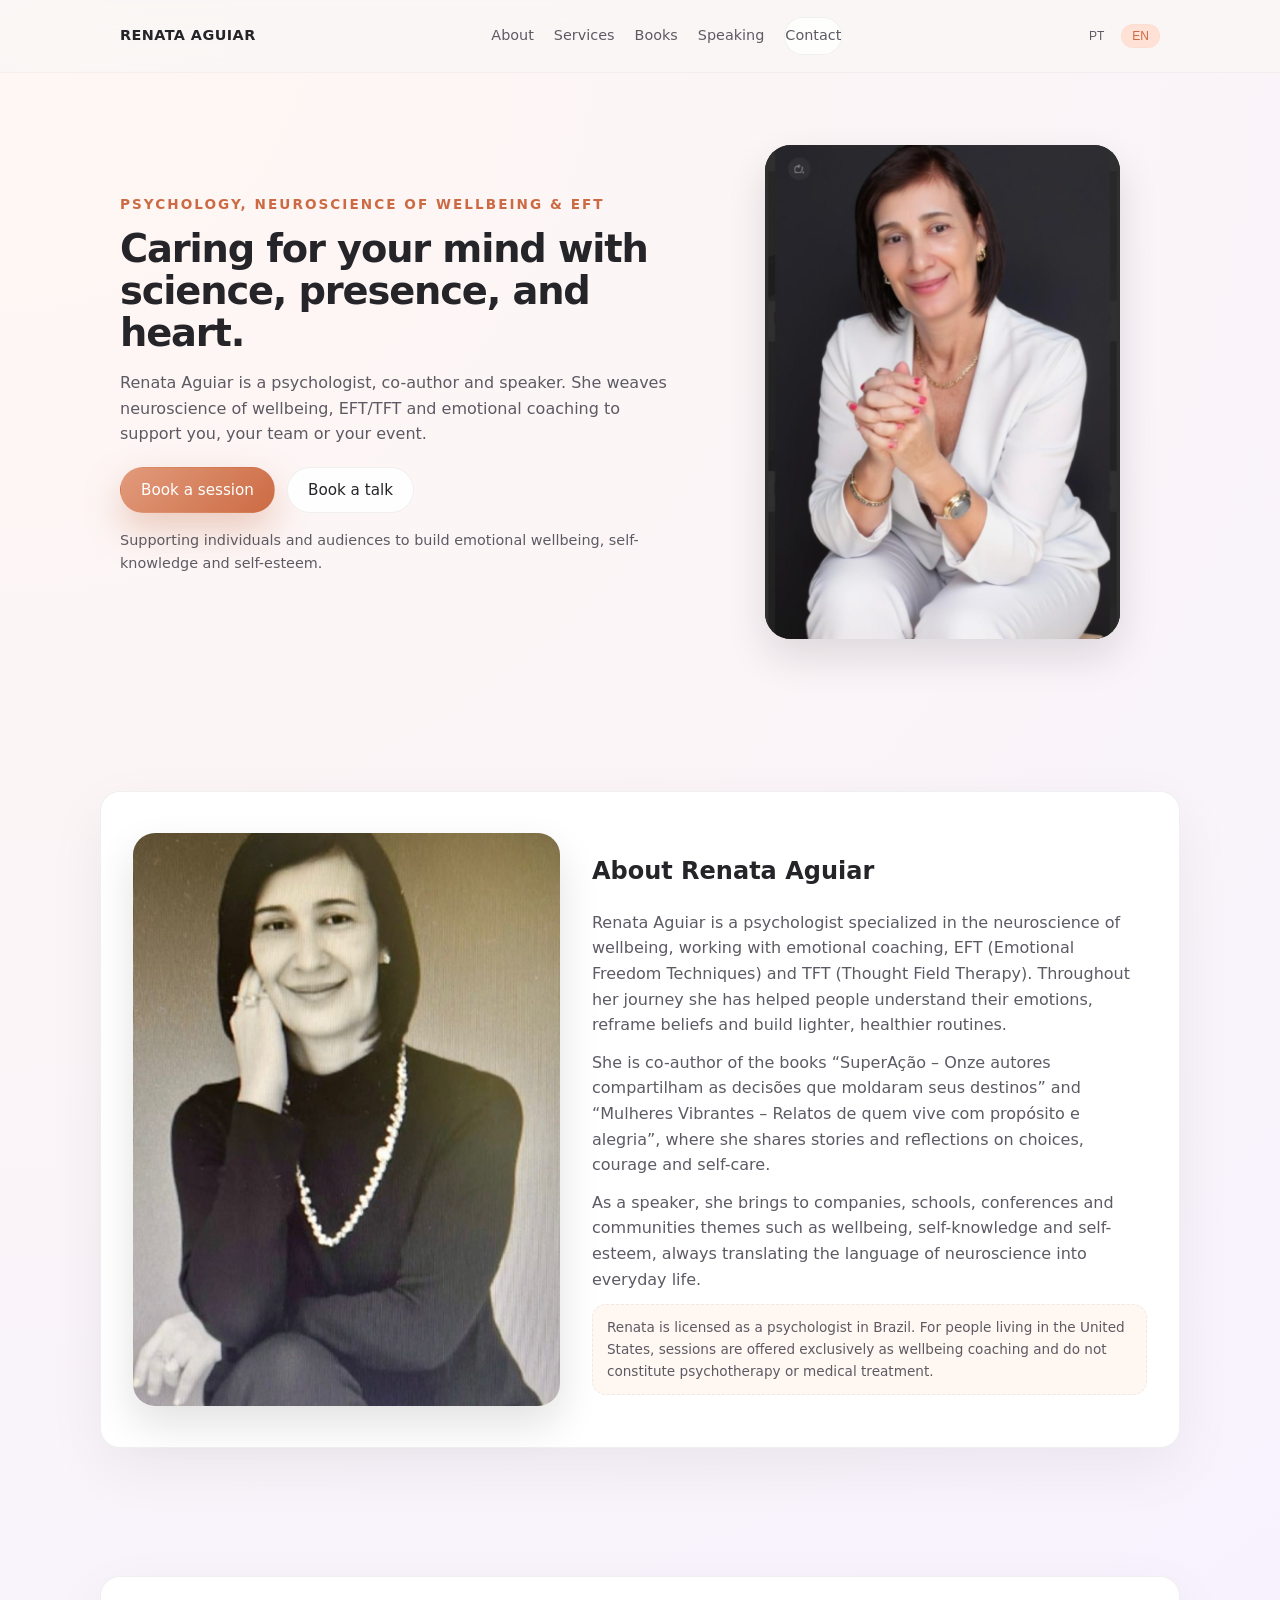
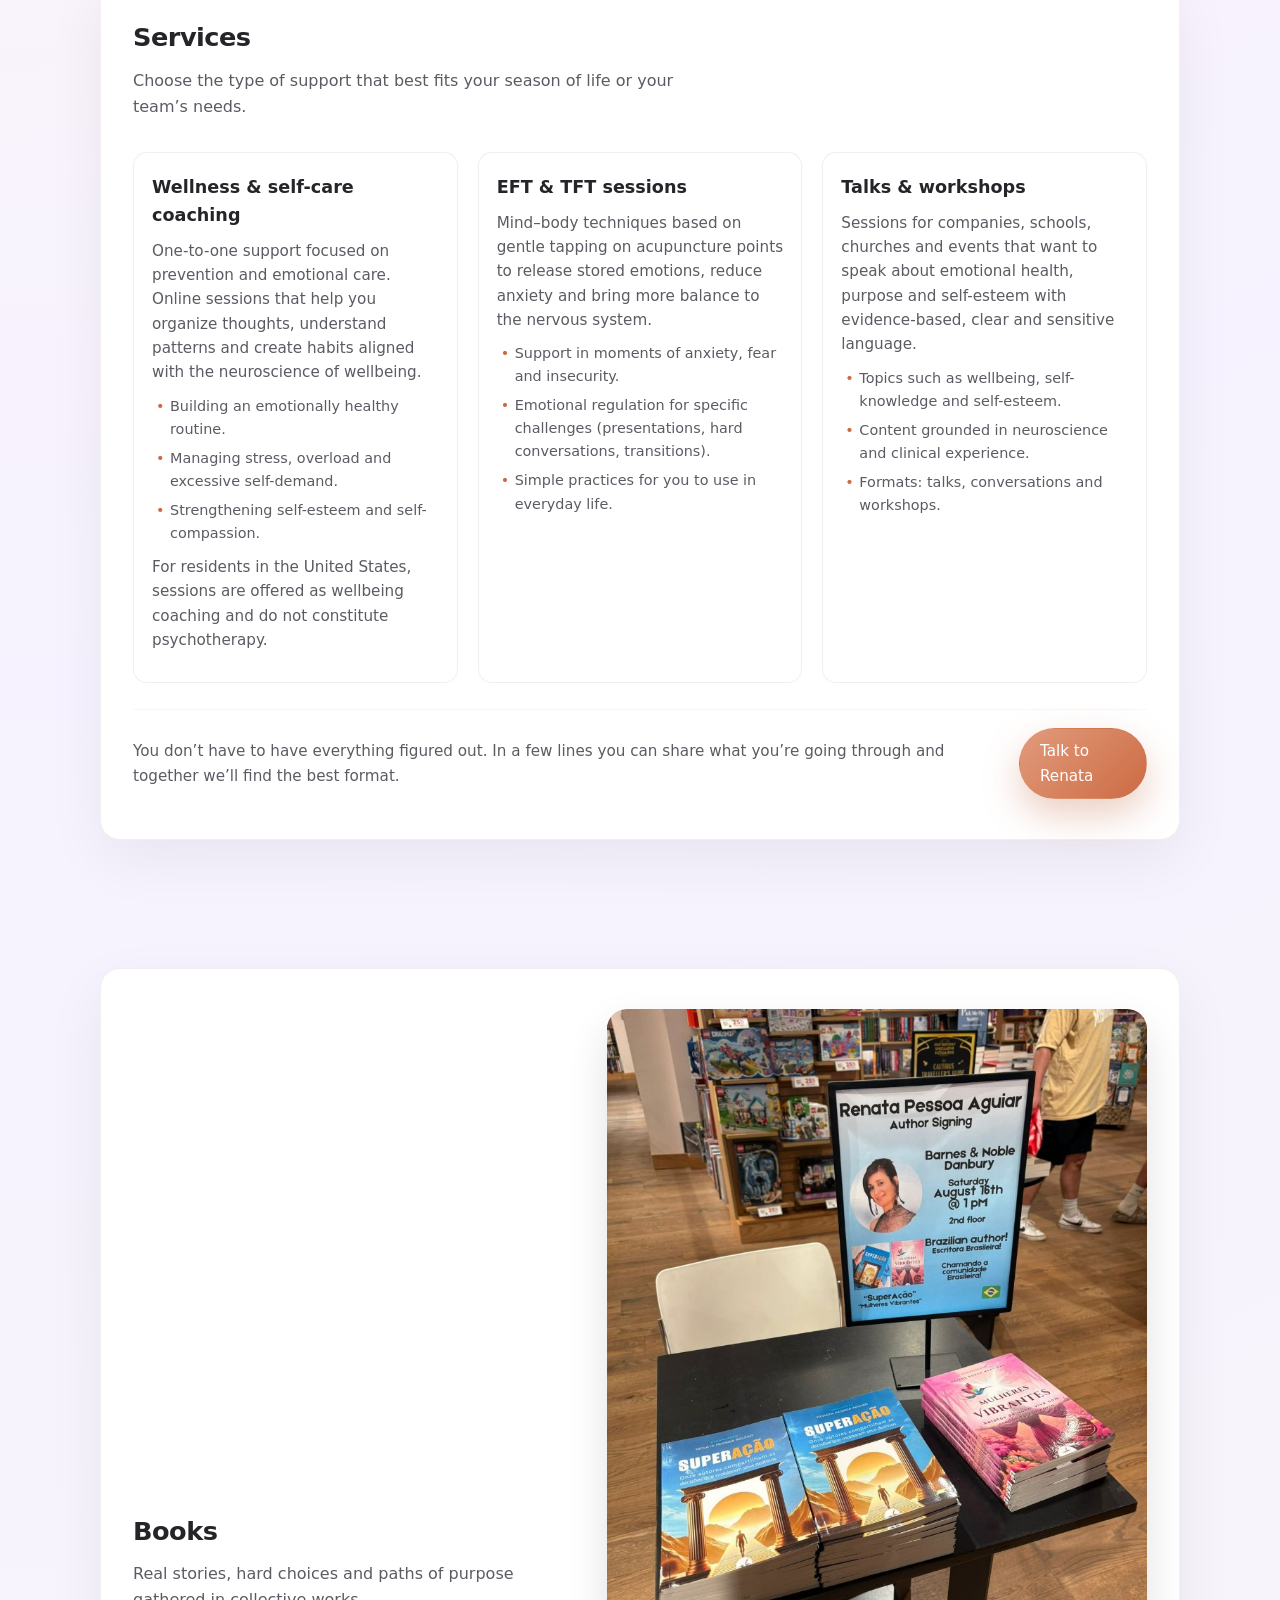
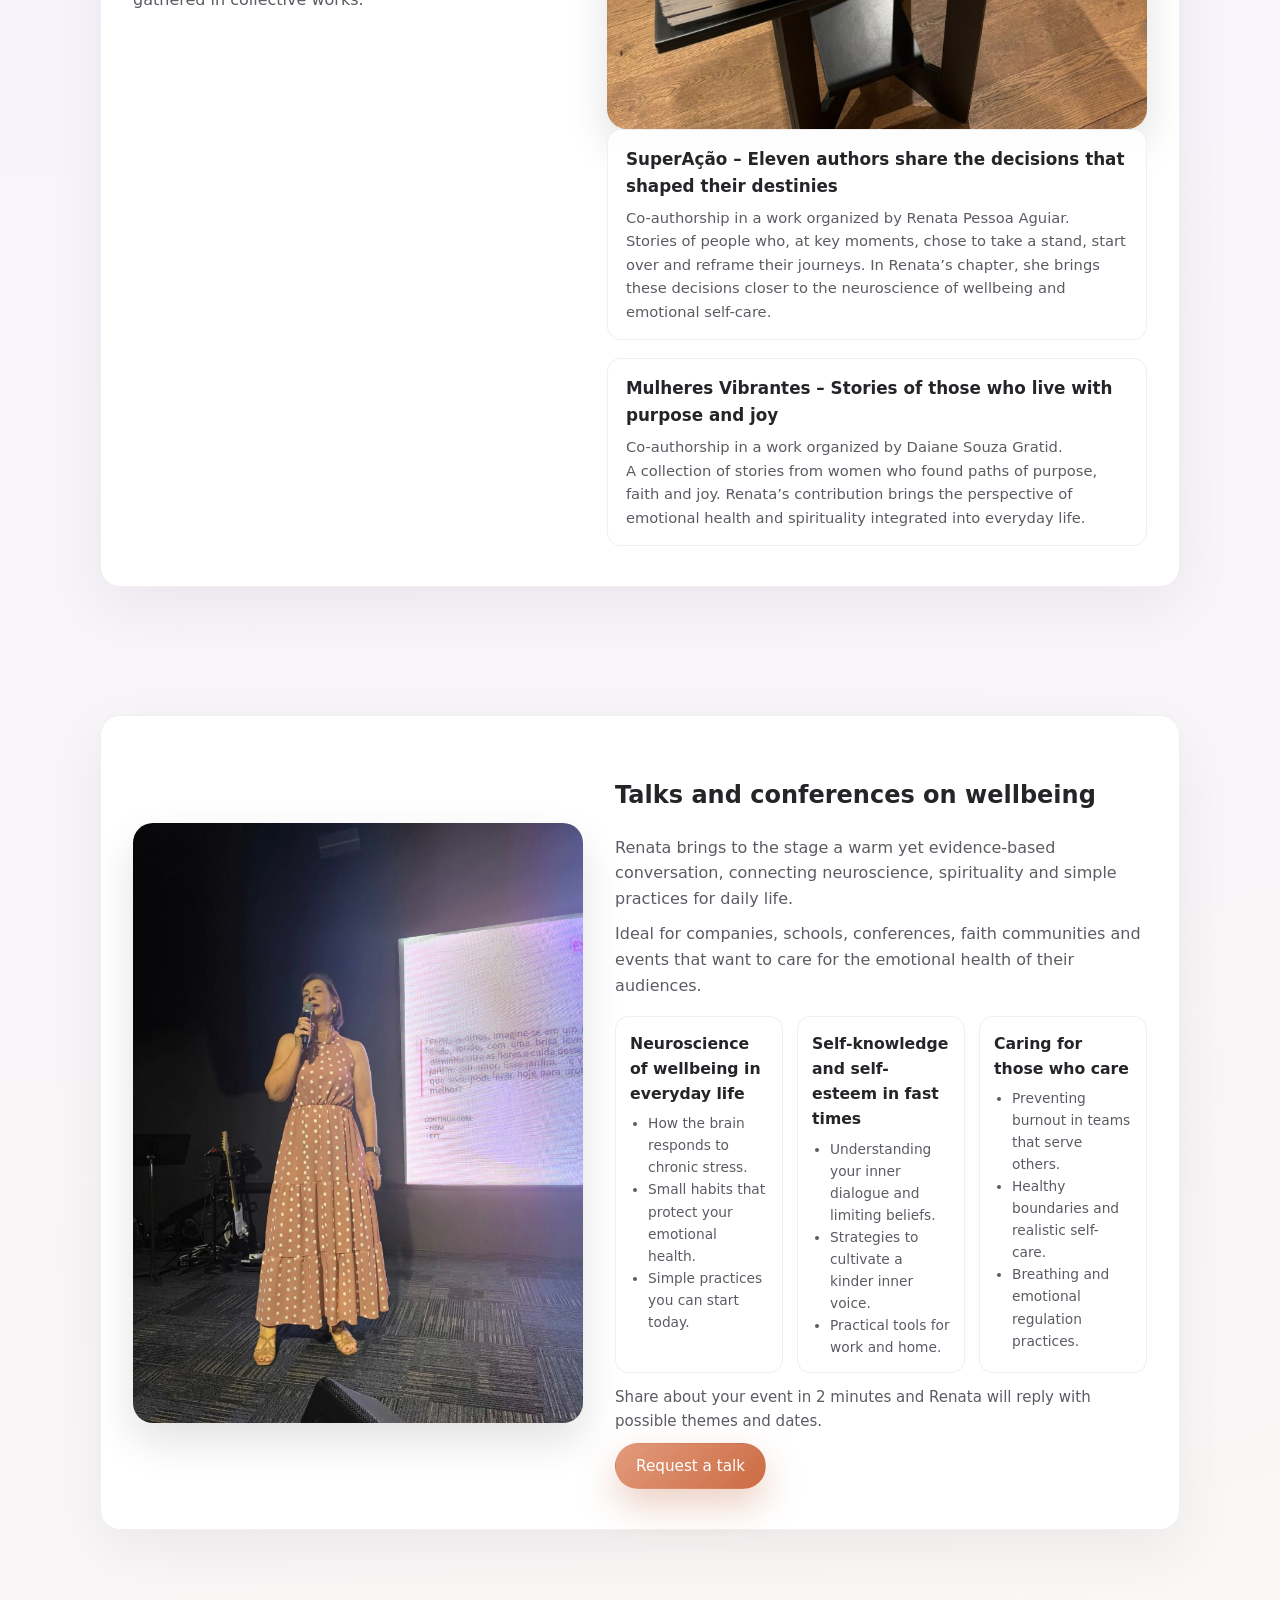
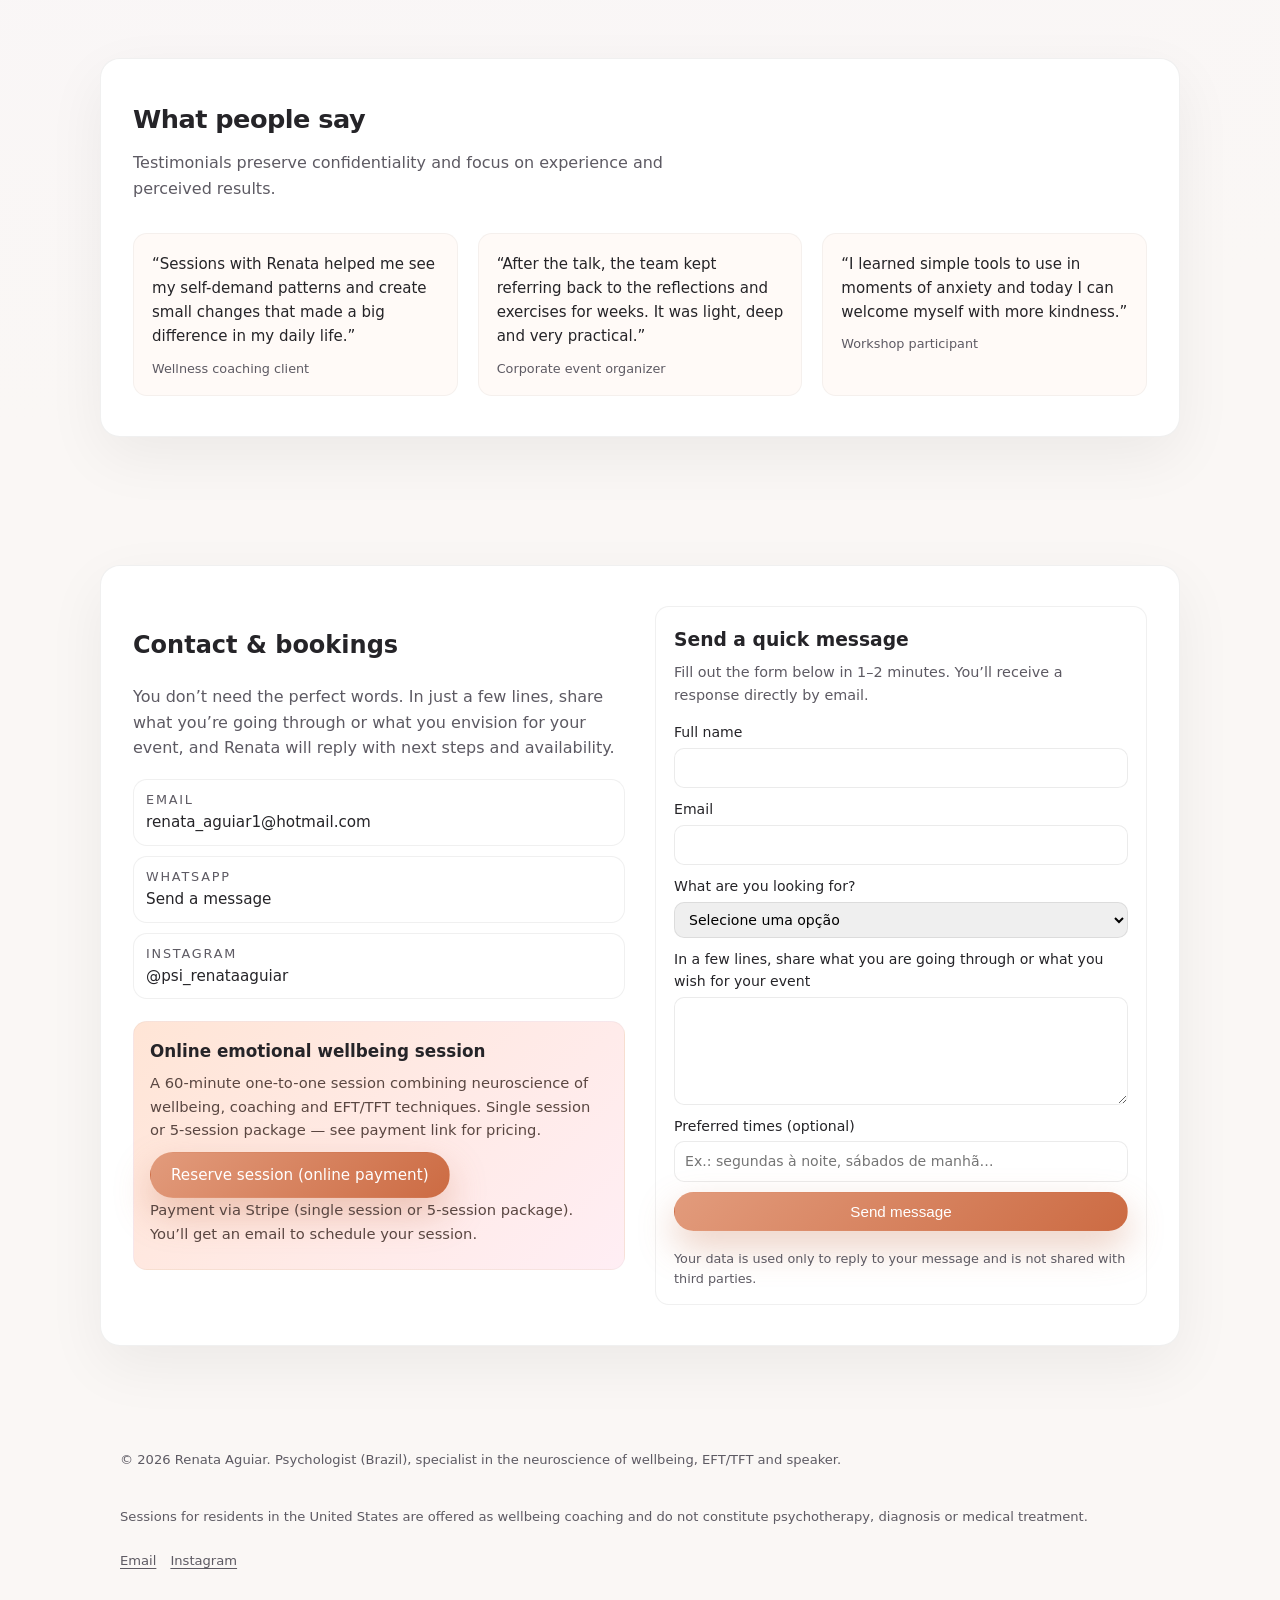
==== commit 254d9b23: "Set PT as active language toggle by default Made-with: Cursor" ====
--- a/index.html
+++ b/index.html
@@ -25,7 +25,7 @@
         </nav>
         <div class="header-actions">
           <button
-            class="lang-toggle"
+            class="lang-toggle is-active"
             type="button"
             data-lang="pt"
             aria-label="Mudar idioma para English"
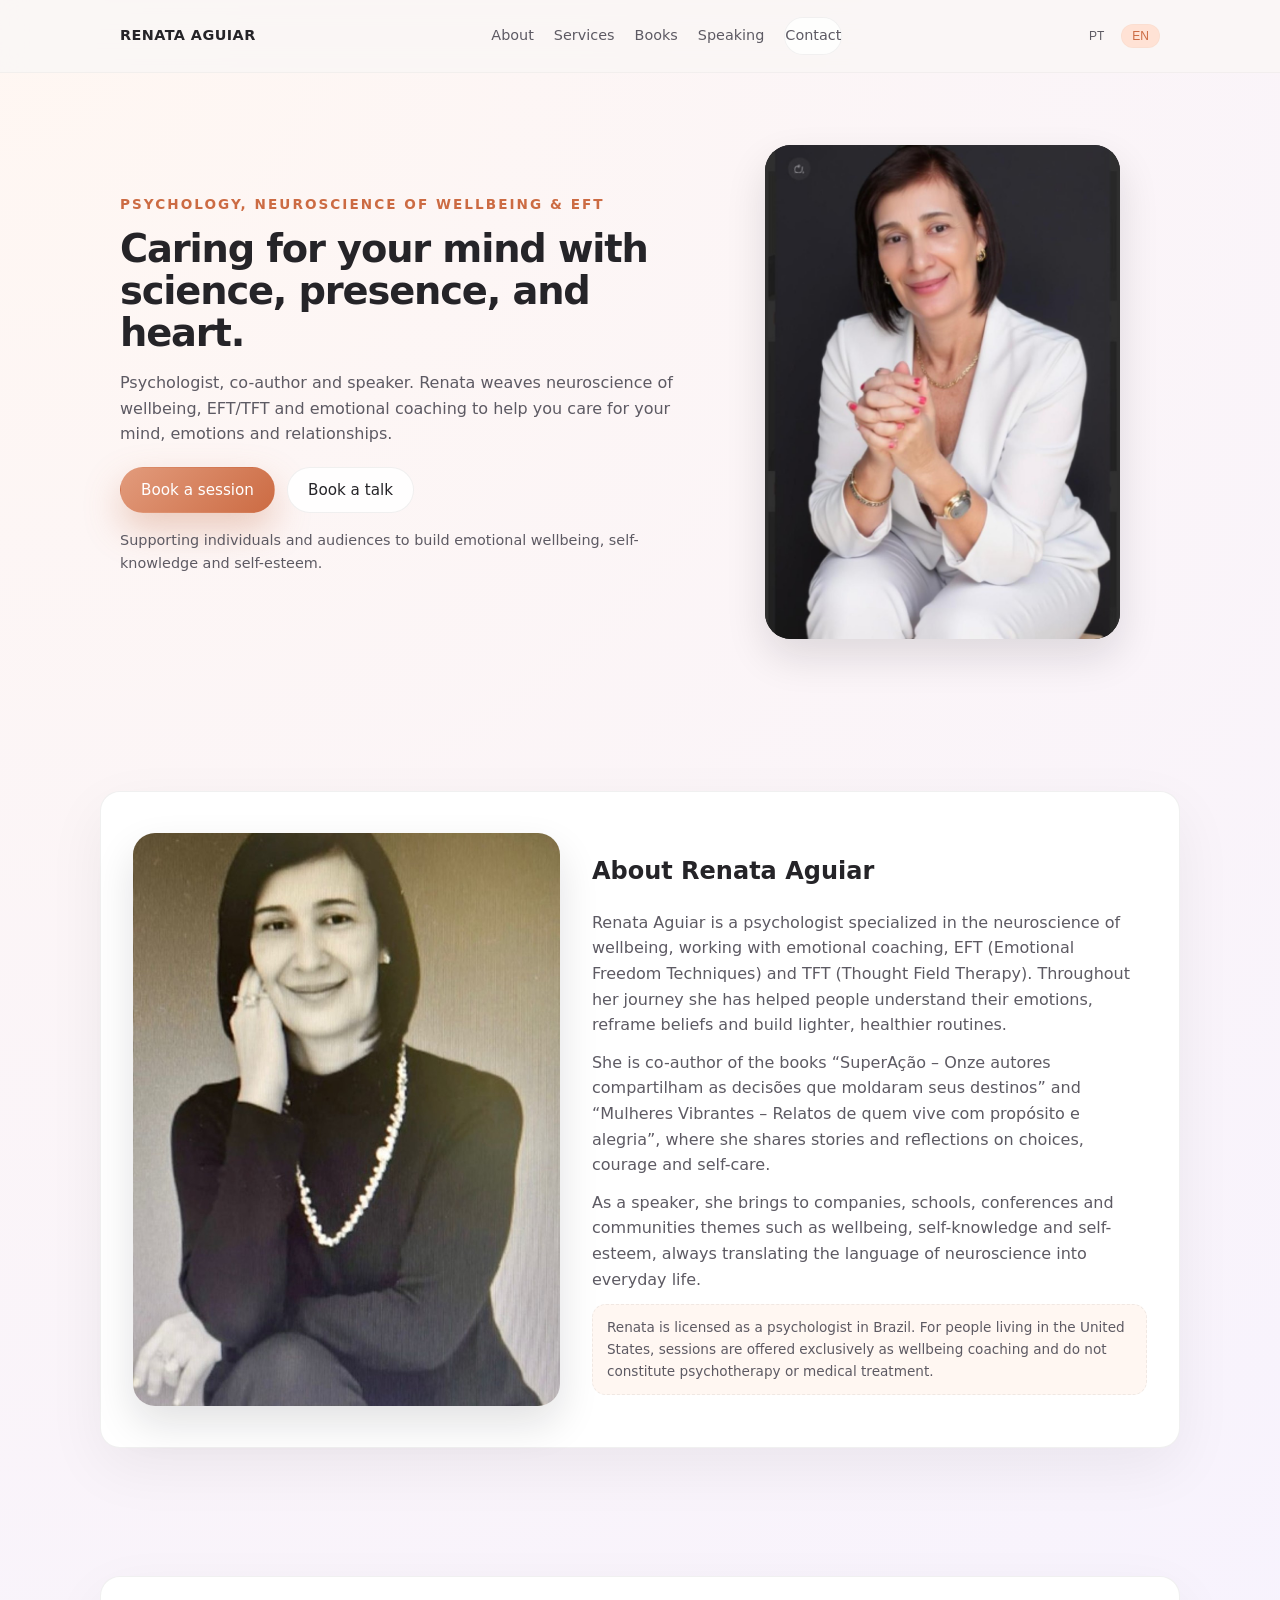
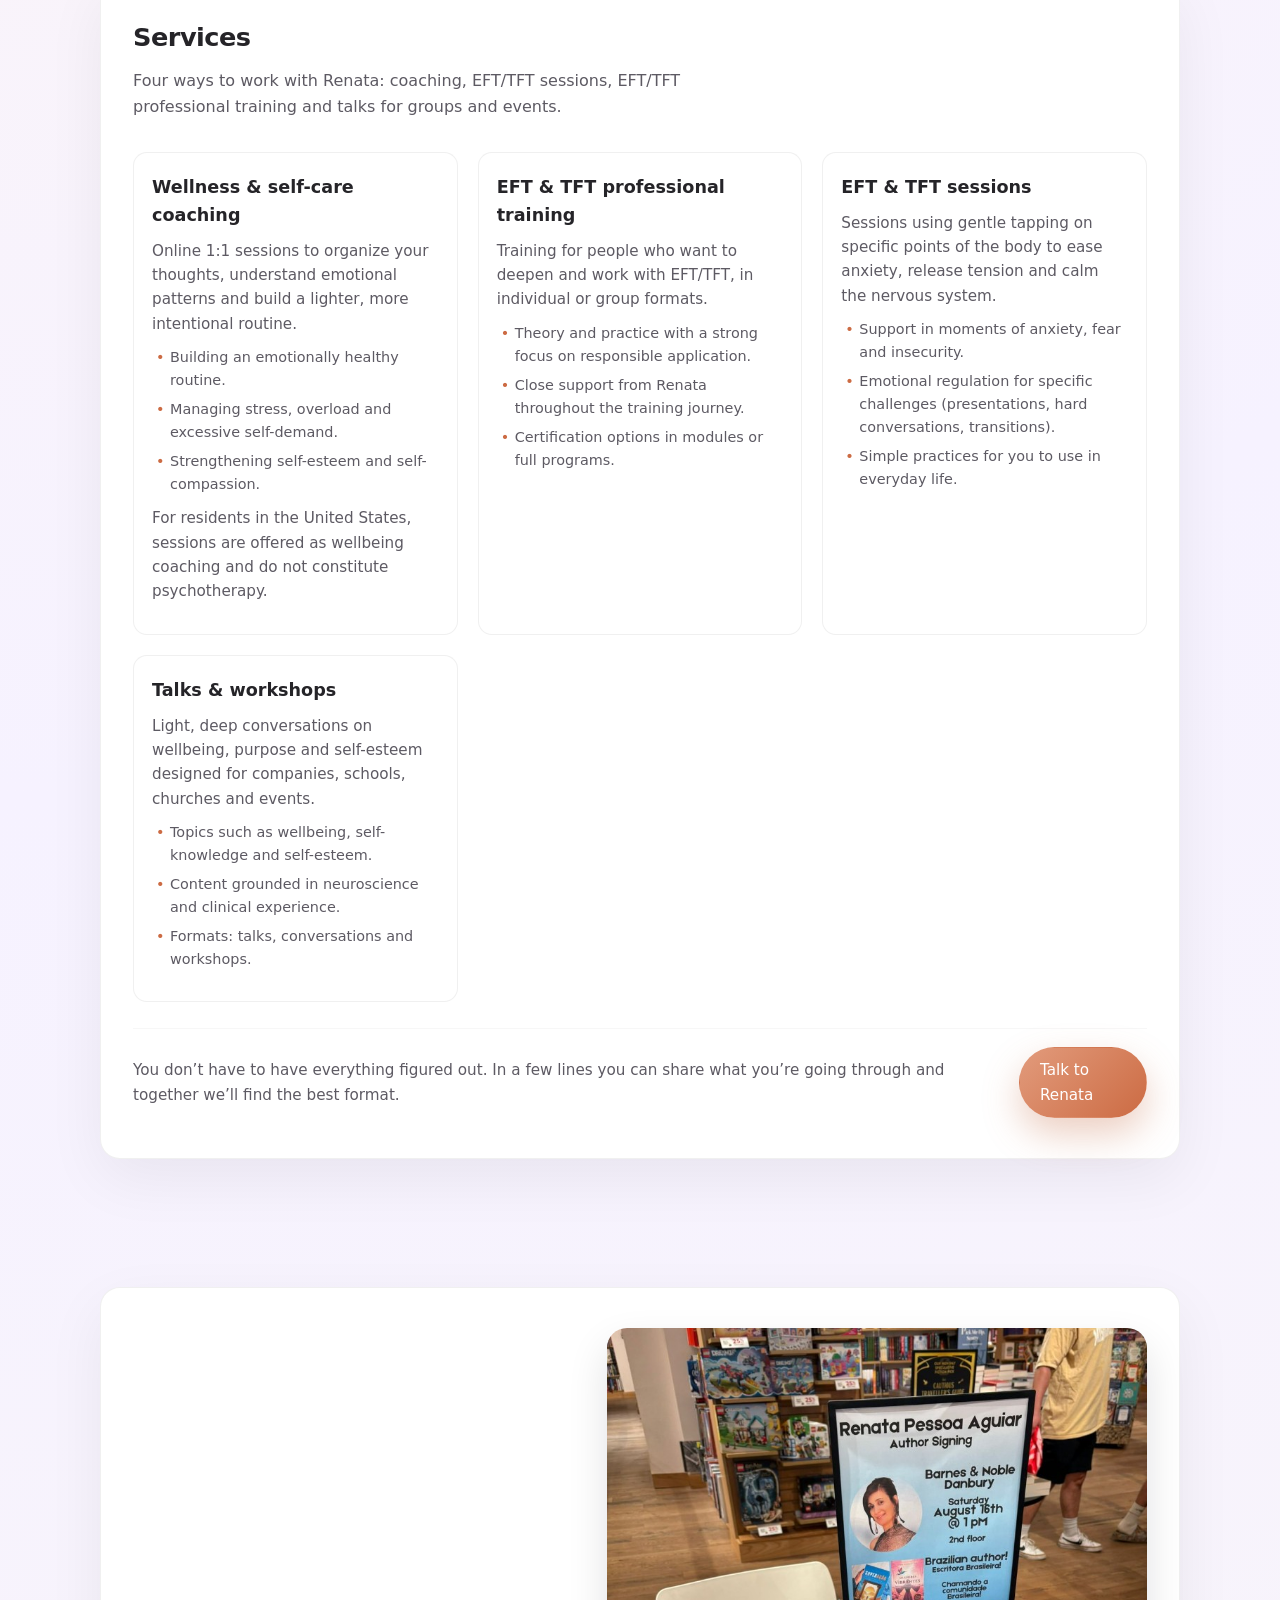
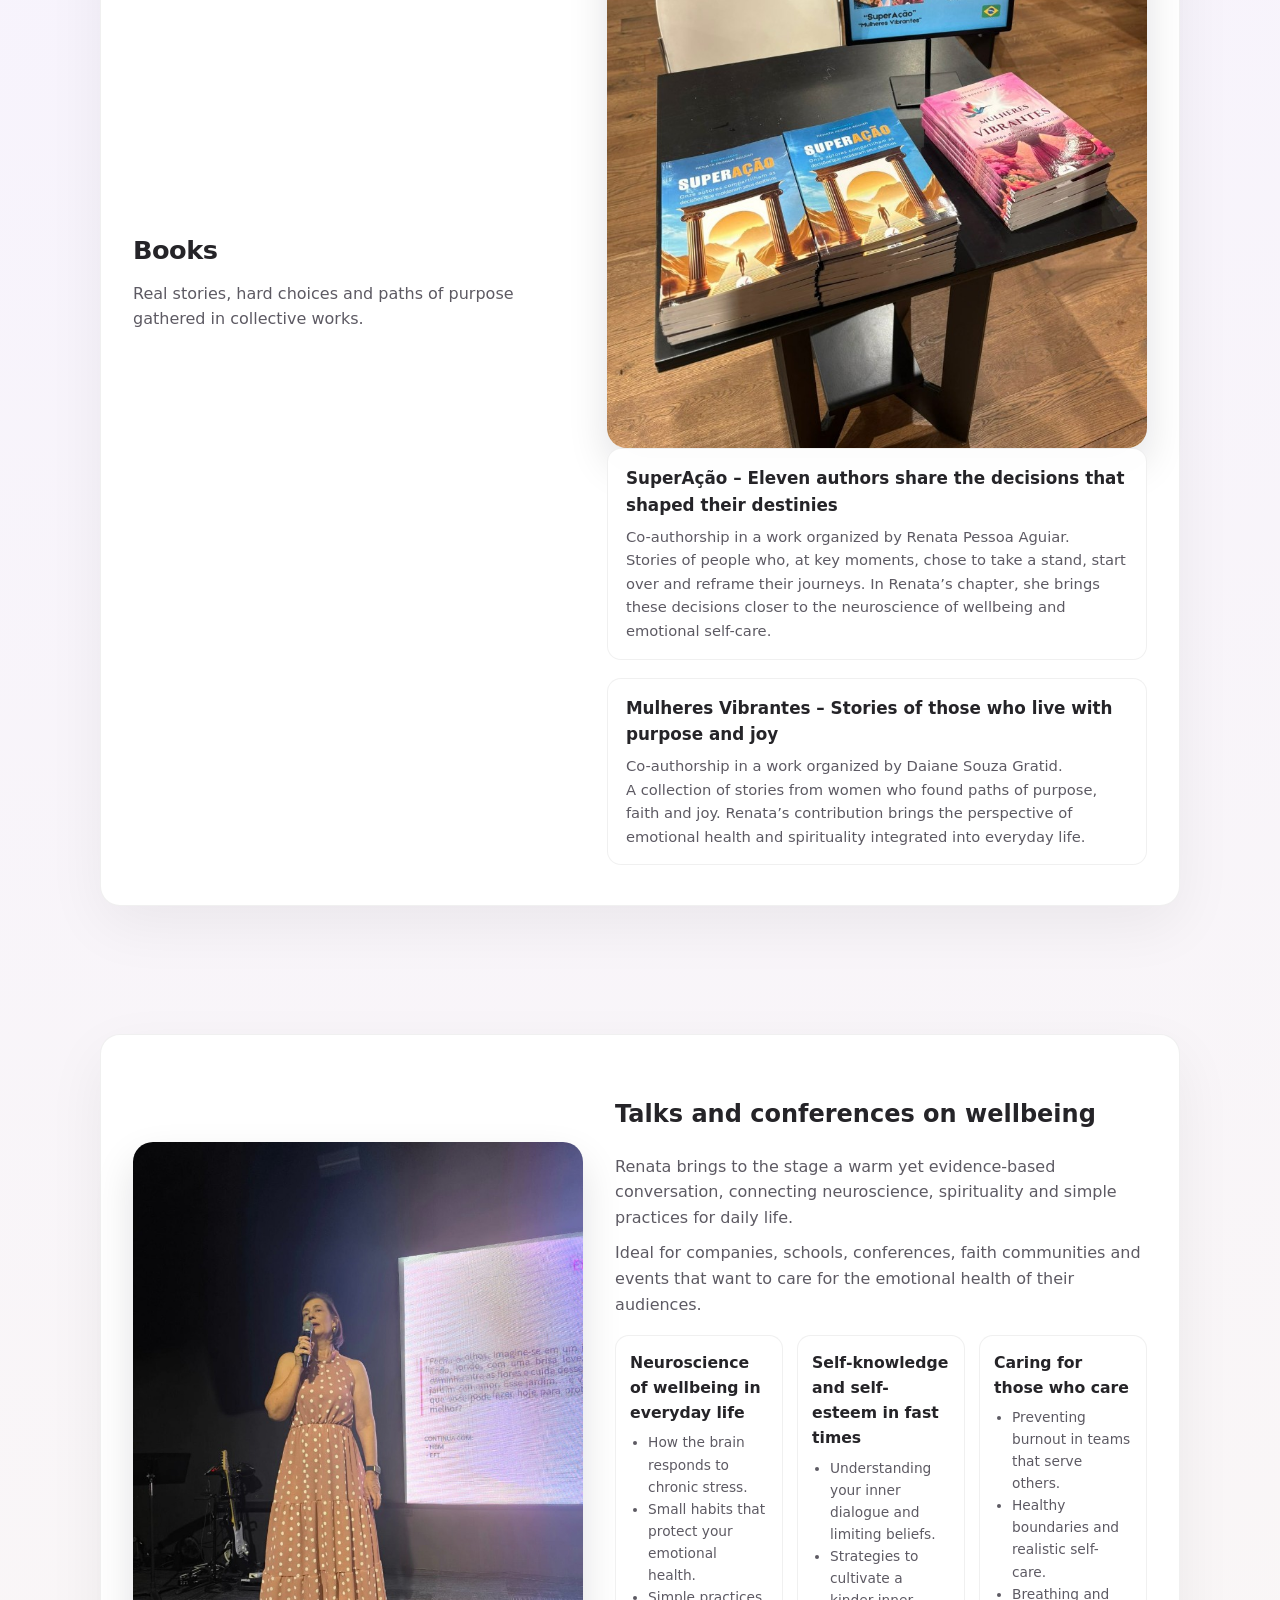
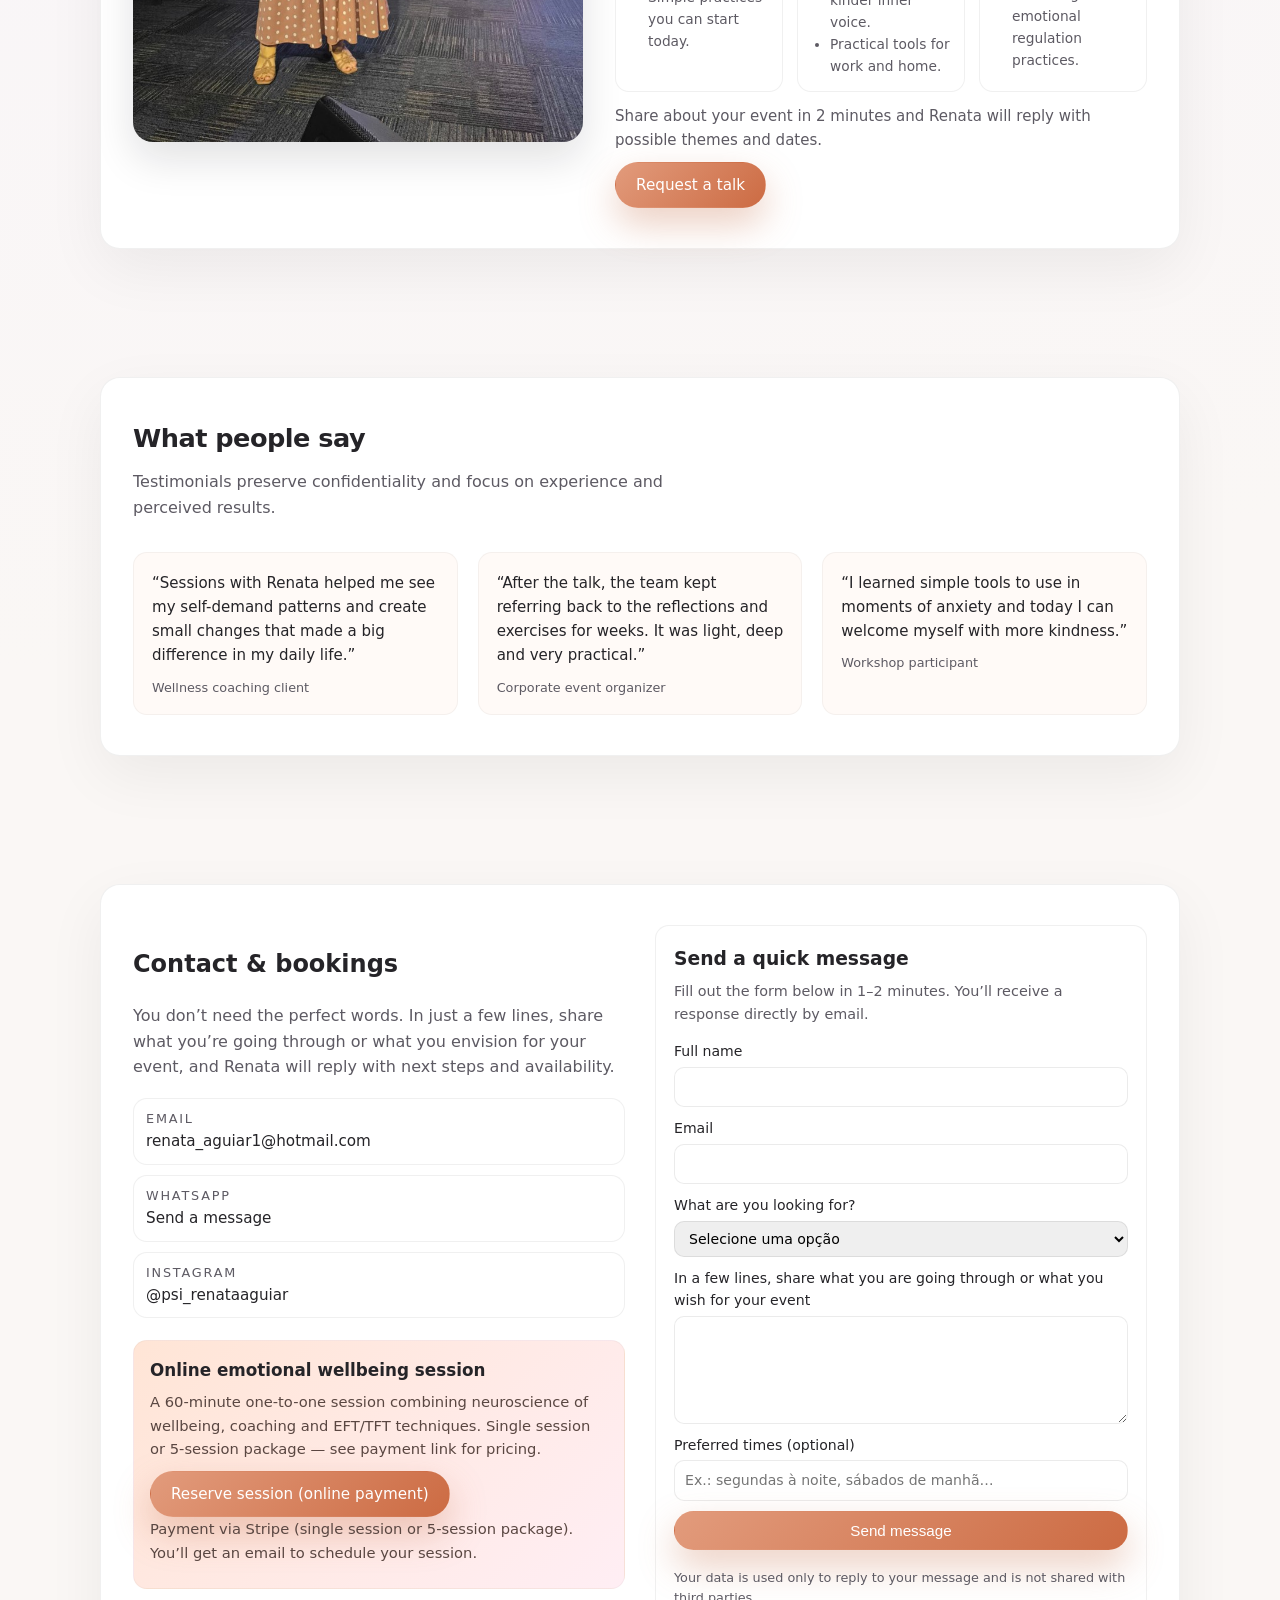
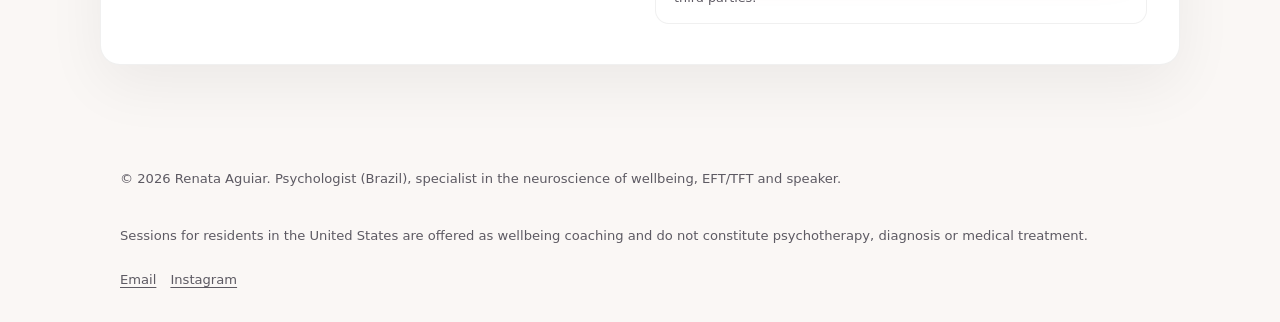
==== commit a972f026: "Add EFT/TFT professional training service; update services intro to four options Made-with: Cursor" ====
--- a/index.html
+++ b/index.html
@@ -56,9 +56,9 @@
               Cuidando da sua mente com ciência, presença e coração.
             </h1>
             <p class="hero-subtitle" data-i18n-key="hero-subtitle">
-              Renata Aguiar é psicóloga, coautora de livros e palestrante.
-              Une neurociência do bem-estar, EFT/TFT e coaching emocional para
-              apoiar você, sua equipe ou o seu evento.
+              Psicóloga, coautora de livros e palestrante. Renata une
+              neurociência do bem-estar, EFT/TFT e coaching emocional para
+              ajudar você a cuidar da mente, das emoções e dos relacionamentos.
             </p>
             <div class="hero-ctas">
               <a
@@ -139,8 +139,8 @@
           <header class="section-header">
             <h2 data-i18n-key="services-title">Serviços</h2>
             <p data-i18n-key="services-intro">
-              Escolha a forma de apoio que melhor se encaixa na sua fase de
-              vida ou na necessidade da sua equipe.
+              Quatro formas de trabalhar com Renata: coaching, sessões de
+              EFT/TFT, formação em EFT/TFT e palestras para grupos e eventos.
             </p>
           </header>
 
@@ -150,10 +150,9 @@
                 Coaching em bem-estar &amp; autocuidado
               </h3>
               <p data-i18n-key="service-coaching-body">
-                Acompanhamento individual focado em prevenção e cuidado
-                emocional. Sessões online que ajudam você a organizar pensamentos,
-                compreender padrões e criar hábitos alinhados à neurociência do
-                bem-estar.
+                Encontros individuais online para organizar pensamentos,
+                entender padrões emocionais e construir uma rotina mais leve e
+                intencional.
               </p>
               <ul class="card-list">
                 <li data-i18n-key="service-coaching-item-1">
@@ -170,6 +169,27 @@
                 Para residentes nos EUA, as sessões são oferecidas como
                 <strong>coaching em bem-estar</strong>, não como psicoterapia.
               </p>
+            </article>
+
+            <article class="card">
+              <h3 data-i18n-key="service-training-title">
+                Formação em EFT &amp; TFT
+              </h3>
+              <p data-i18n-key="service-training-body">
+                Treinamentos para pessoas que desejam se aprofundar e atuar com
+                EFT/TFT, em formatos individuais ou em grupo.
+              </p>
+              <ul class="card-list">
+                <li data-i18n-key="service-training-item-1">
+                  Conteúdo teórico e prático com foco em aplicação responsável.
+                </li>
+                <li data-i18n-key="service-training-item-2">
+                  Acompanhamento próximo durante o processo de formação.
+                </li>
+                <li data-i18n-key="service-training-item-3">
+                  Opções de certificação em módulos ou programas completos.
+                </li>
+              </ul>
             </article>
 
             <article class="card">
@@ -177,9 +197,9 @@
                 Sessões de EFT &amp; TFT
               </h3>
               <p data-i18n-key="service-eft-body">
-                Técnicas mente–corpo baseadas em toques suaves em pontos de
-                acupuntura (tapping) para liberar emoções acumuladas, reduzir
-                ansiedade e trazer mais equilíbrio ao sistema nervoso.
+                Sessões com técnicas de tapping em pontos específicos do corpo
+                para aliviar ansiedade, liberar tensões e acalmar o sistema
+                nervoso.
               </p>
               <ul class="card-list">
                 <li data-i18n-key="service-eft-item-1">
@@ -200,9 +220,8 @@
                 Palestras &amp; workshops
               </h3>
               <p data-i18n-key="service-speaking-body">
-                Encontros para empresas, escolas, igrejas e eventos que
-                desejam conversar sobre saúde emocional, propósito e autoestima
-                com base em evidências, linguagem clara e sensibilidade humana.
+                Conversas leves e profundas sobre bem-estar, propósito e
+                autoestima, pensadas para empresas, escolas, igrejas e eventos.
               </p>
               <ul class="card-list">
                 <li data-i18n-key="service-speaking-item-1">
